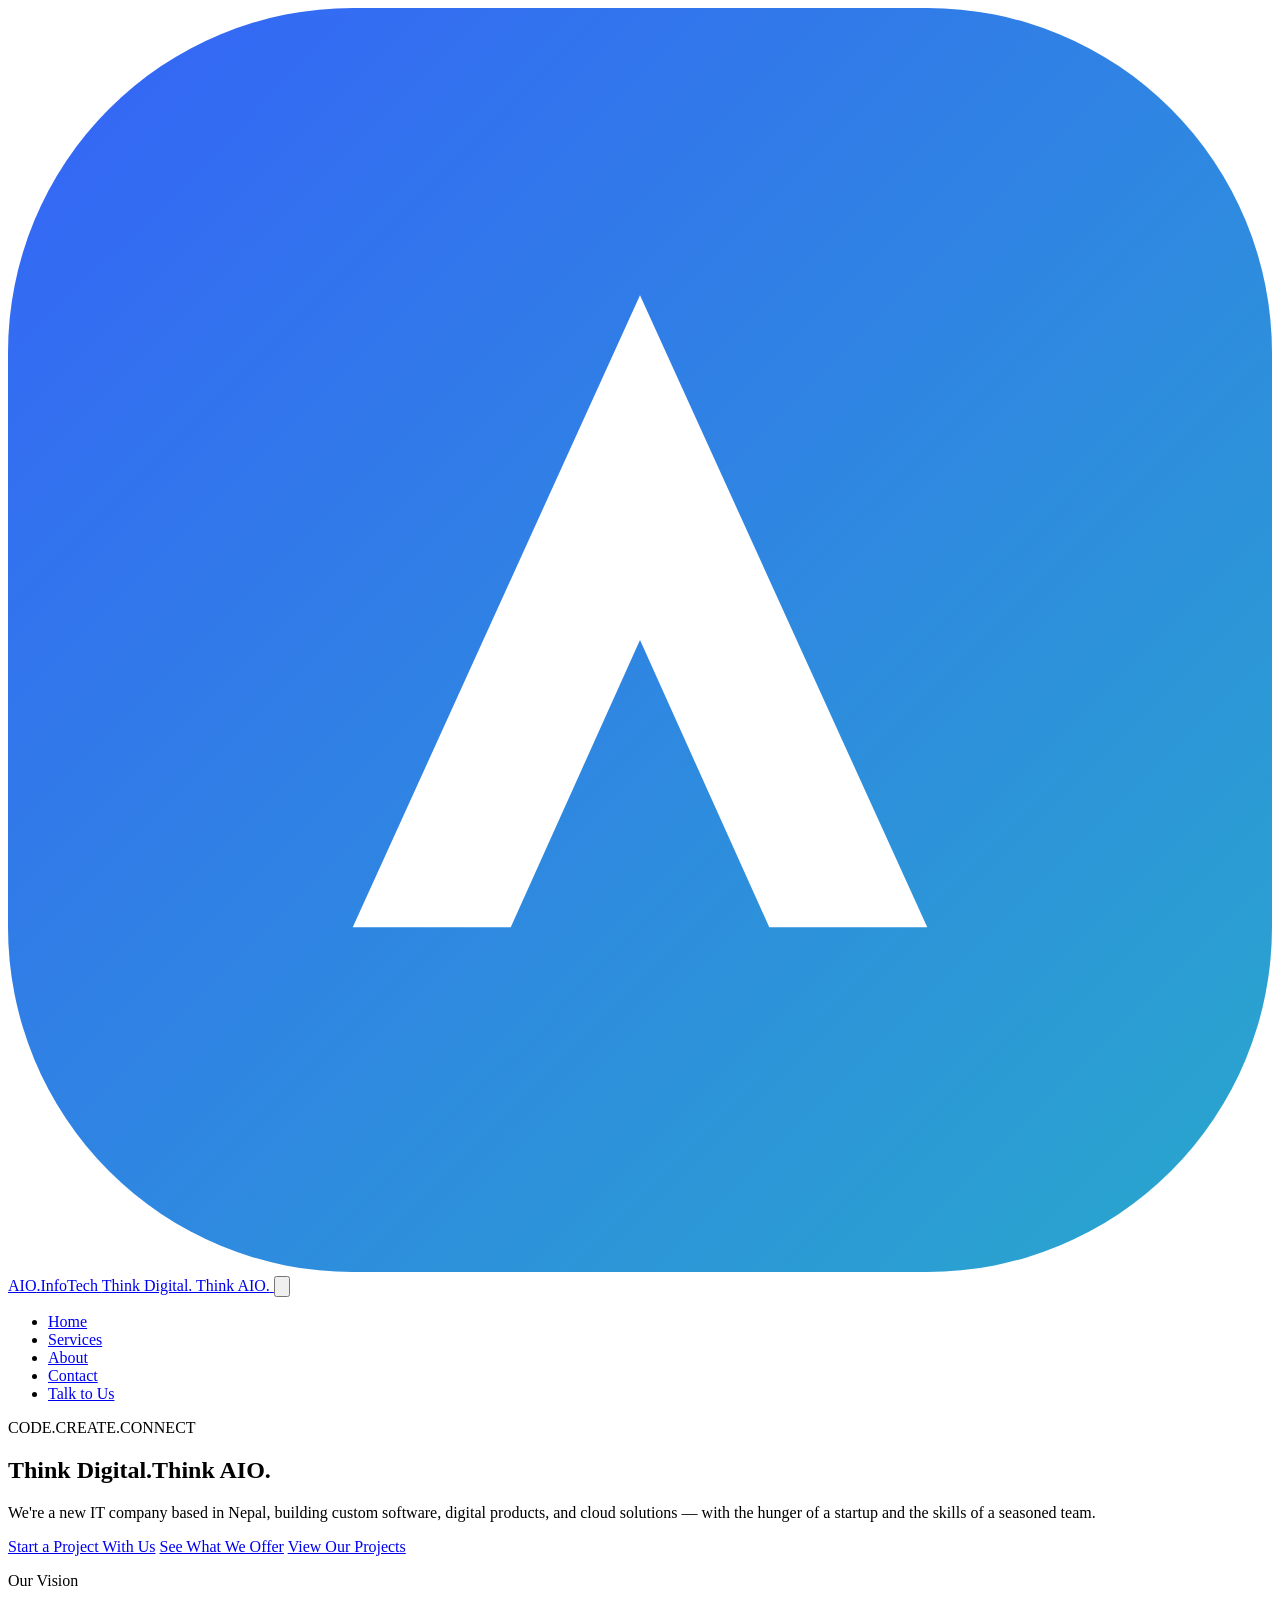
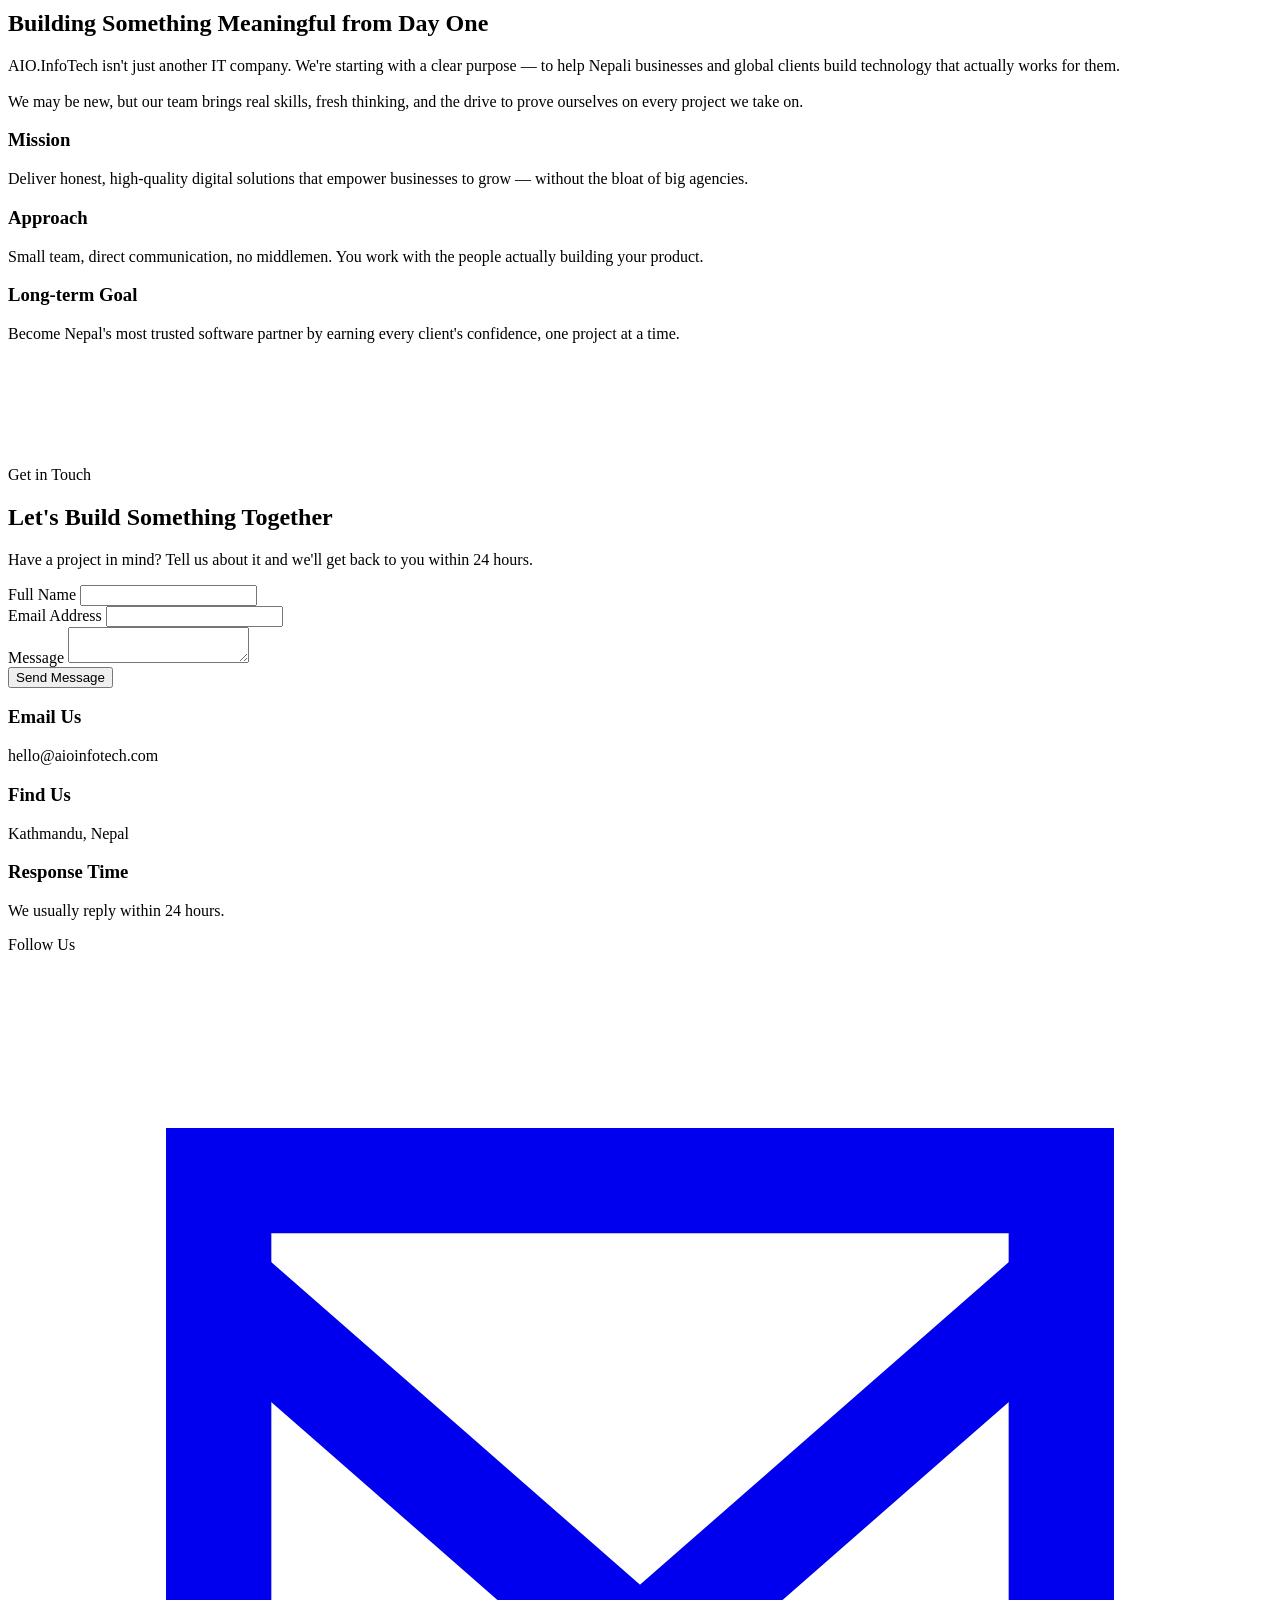
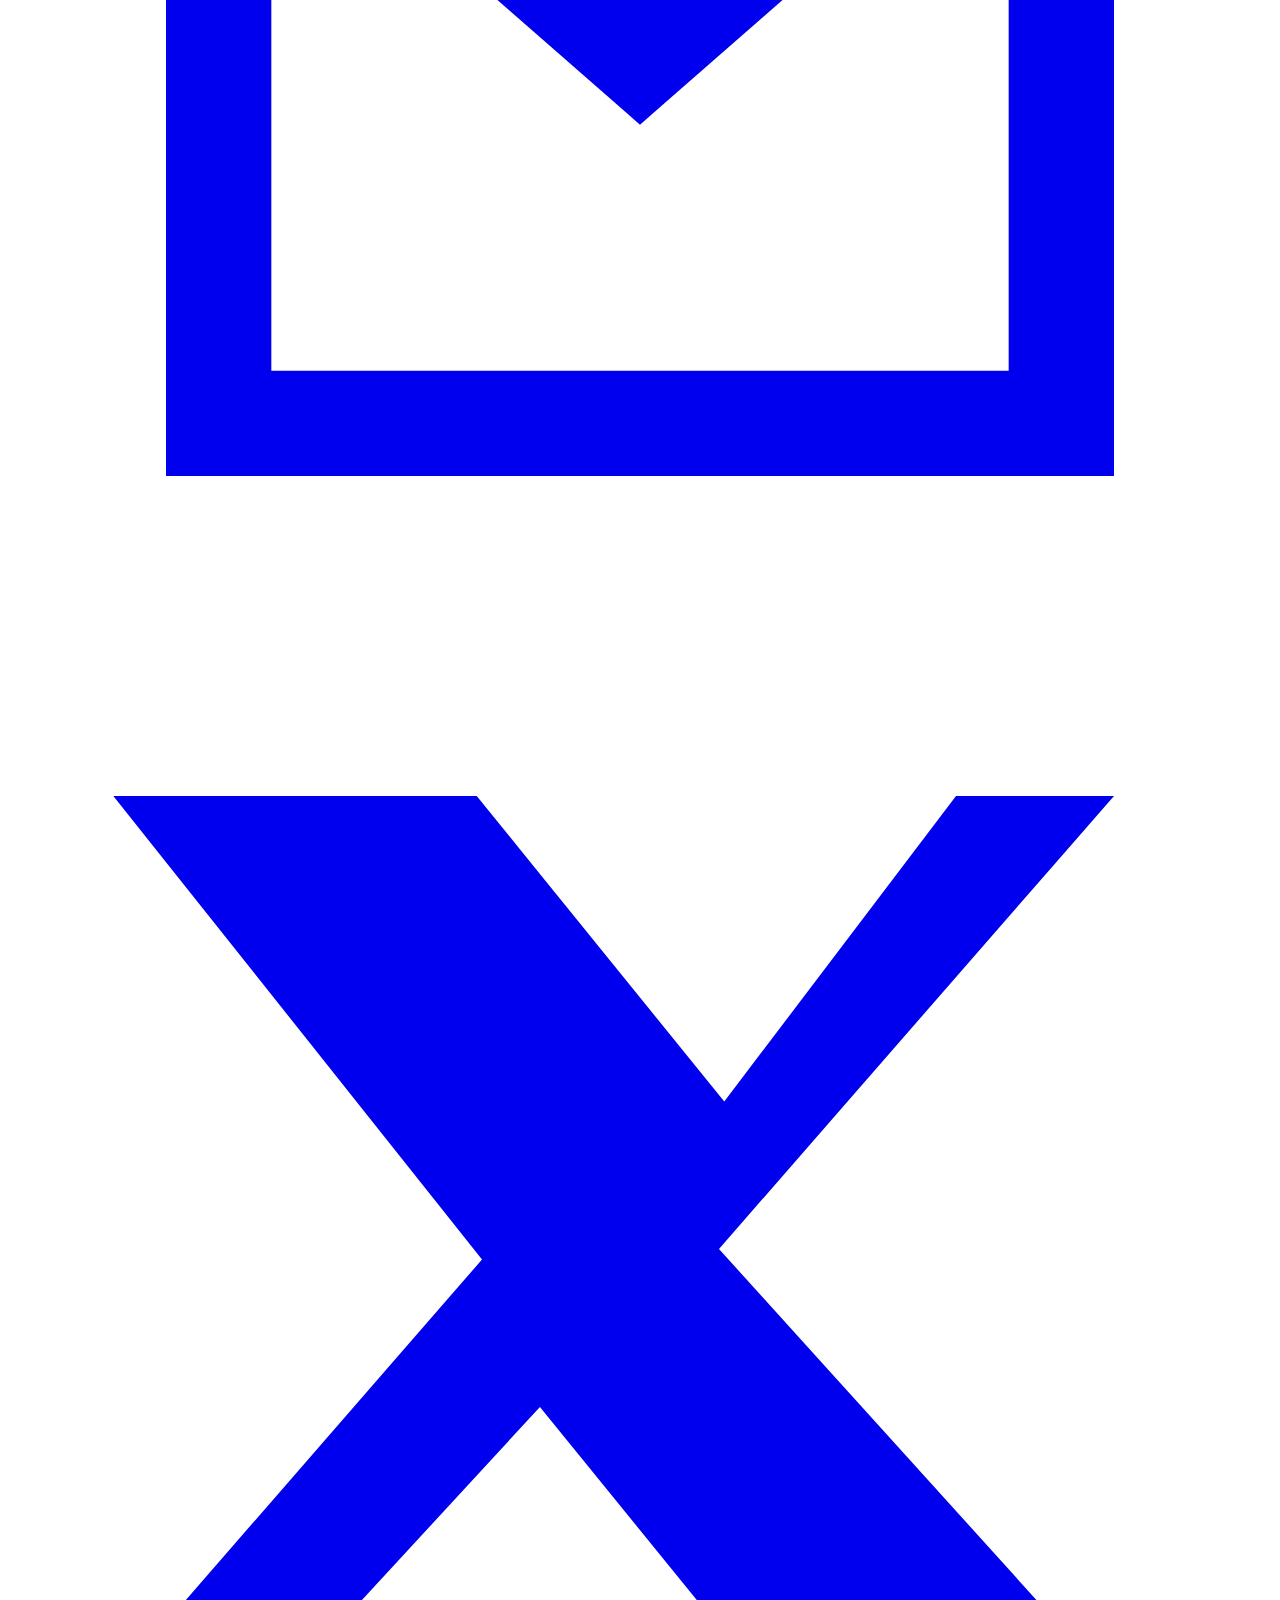
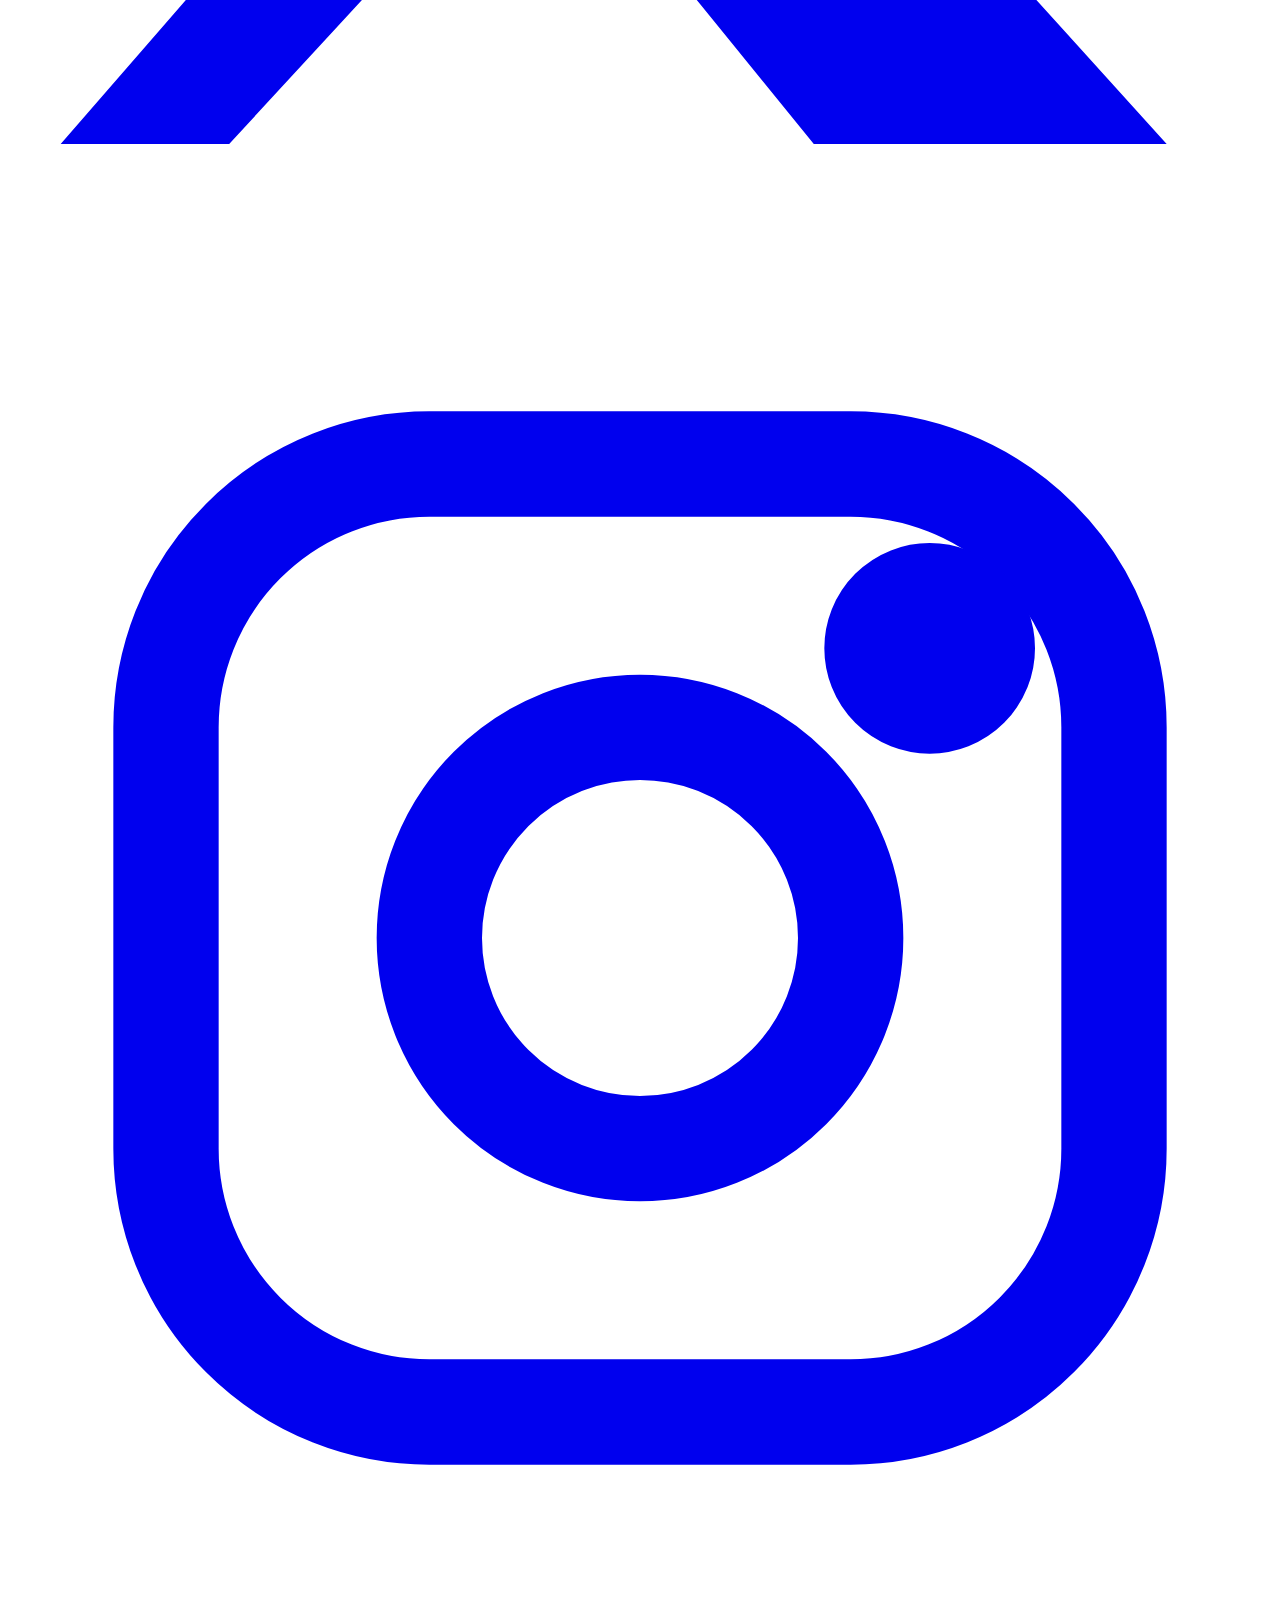
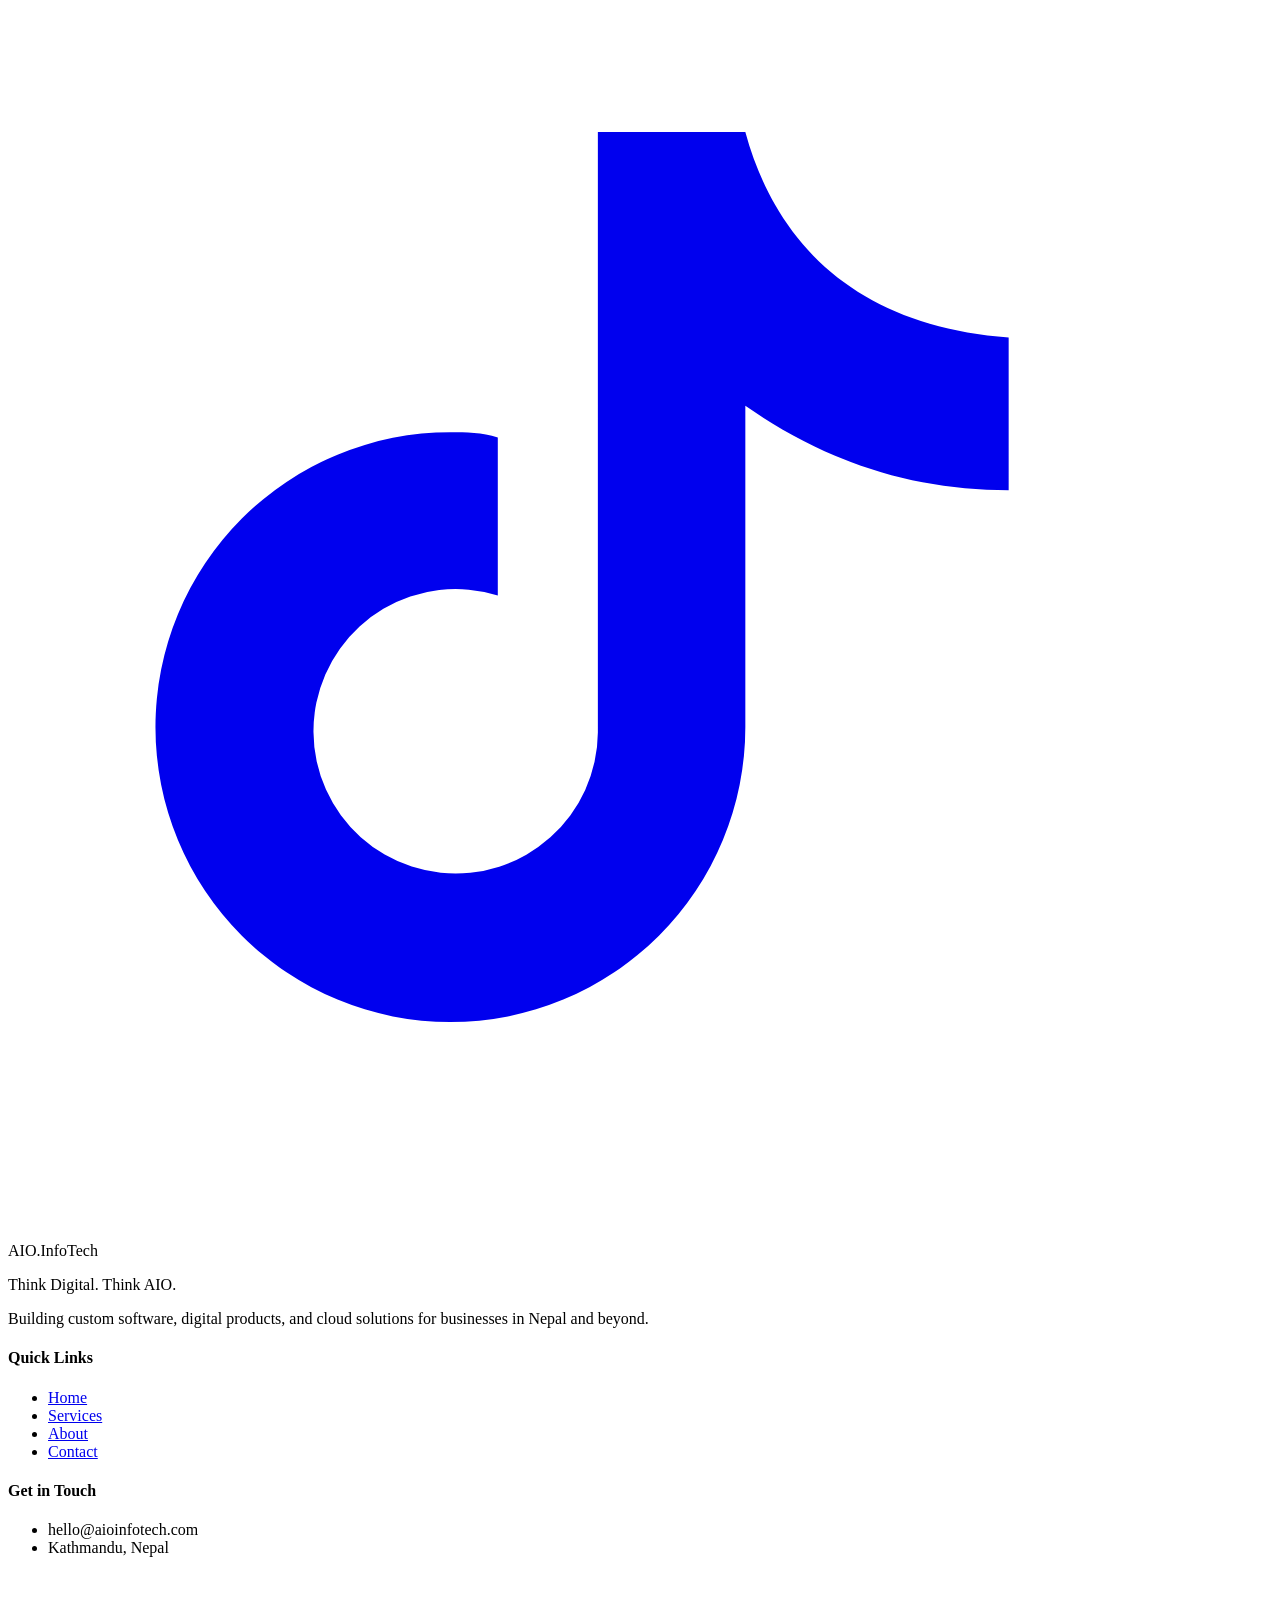
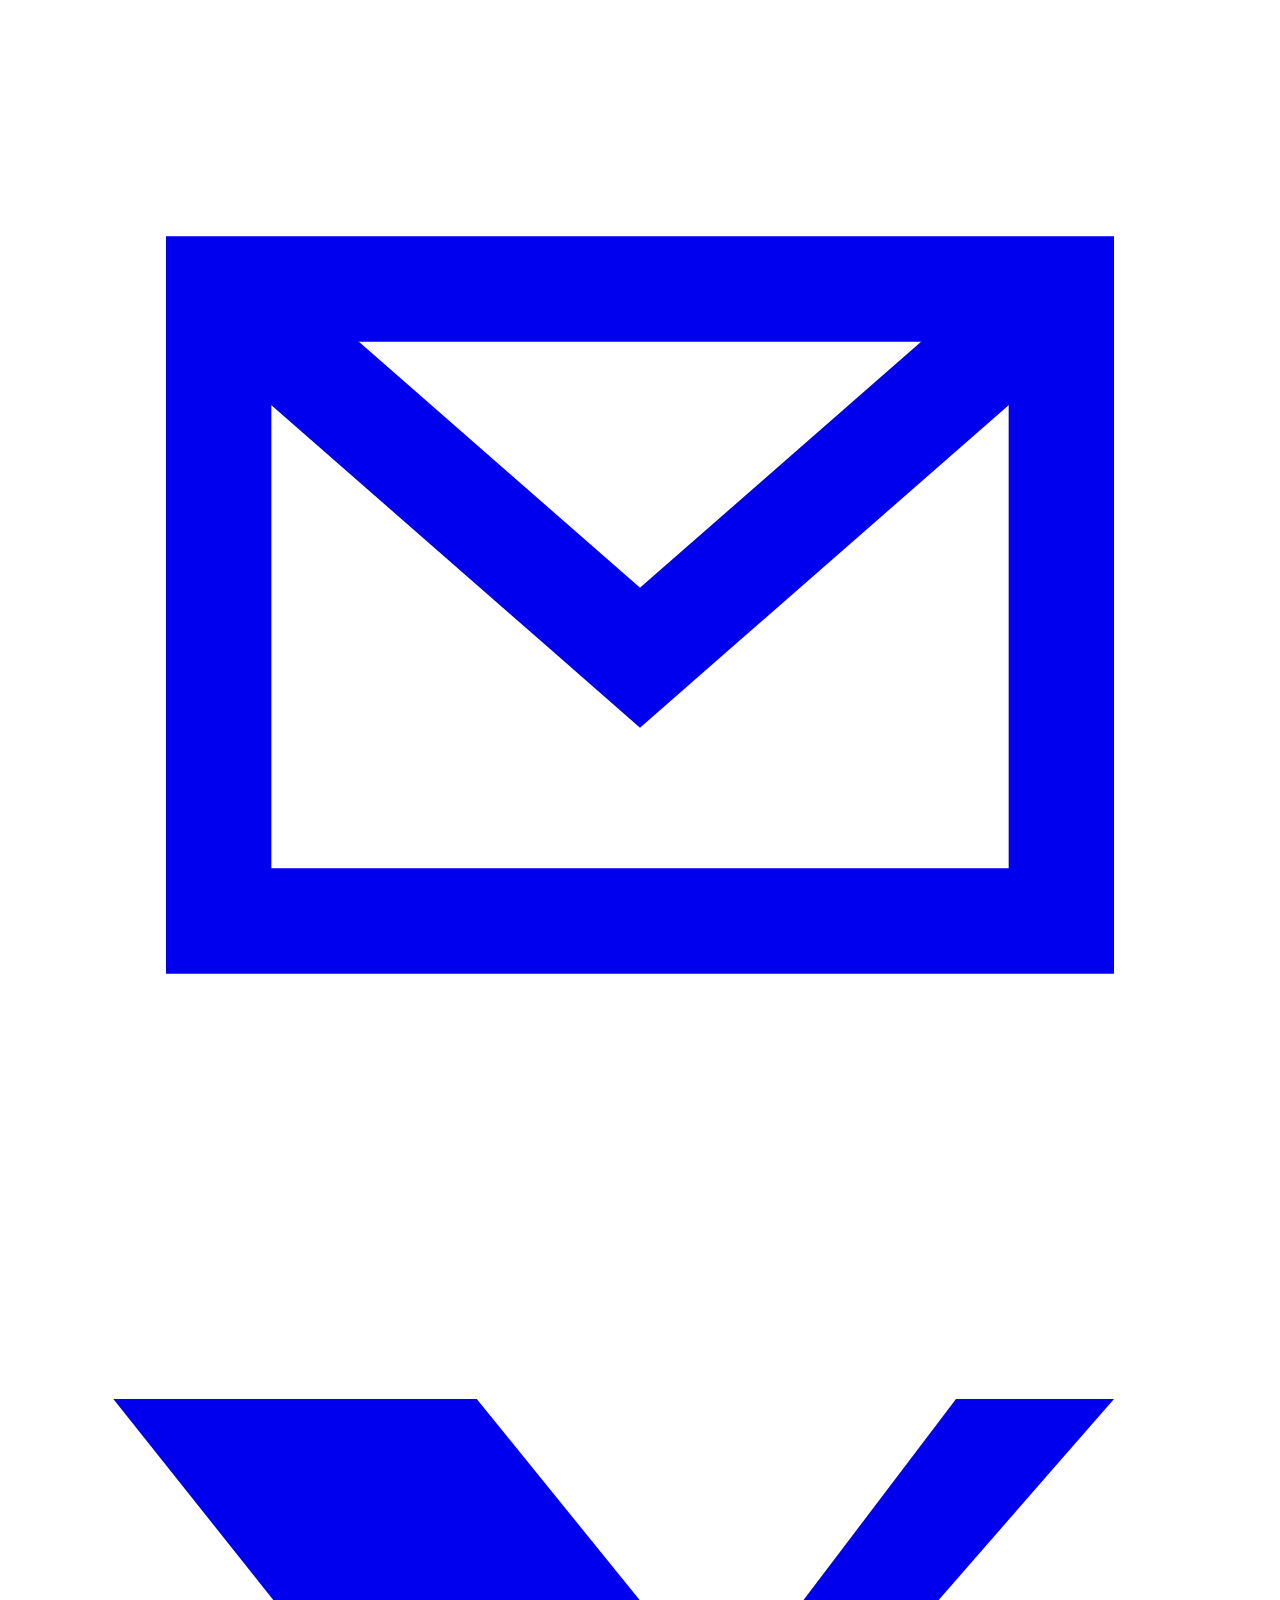
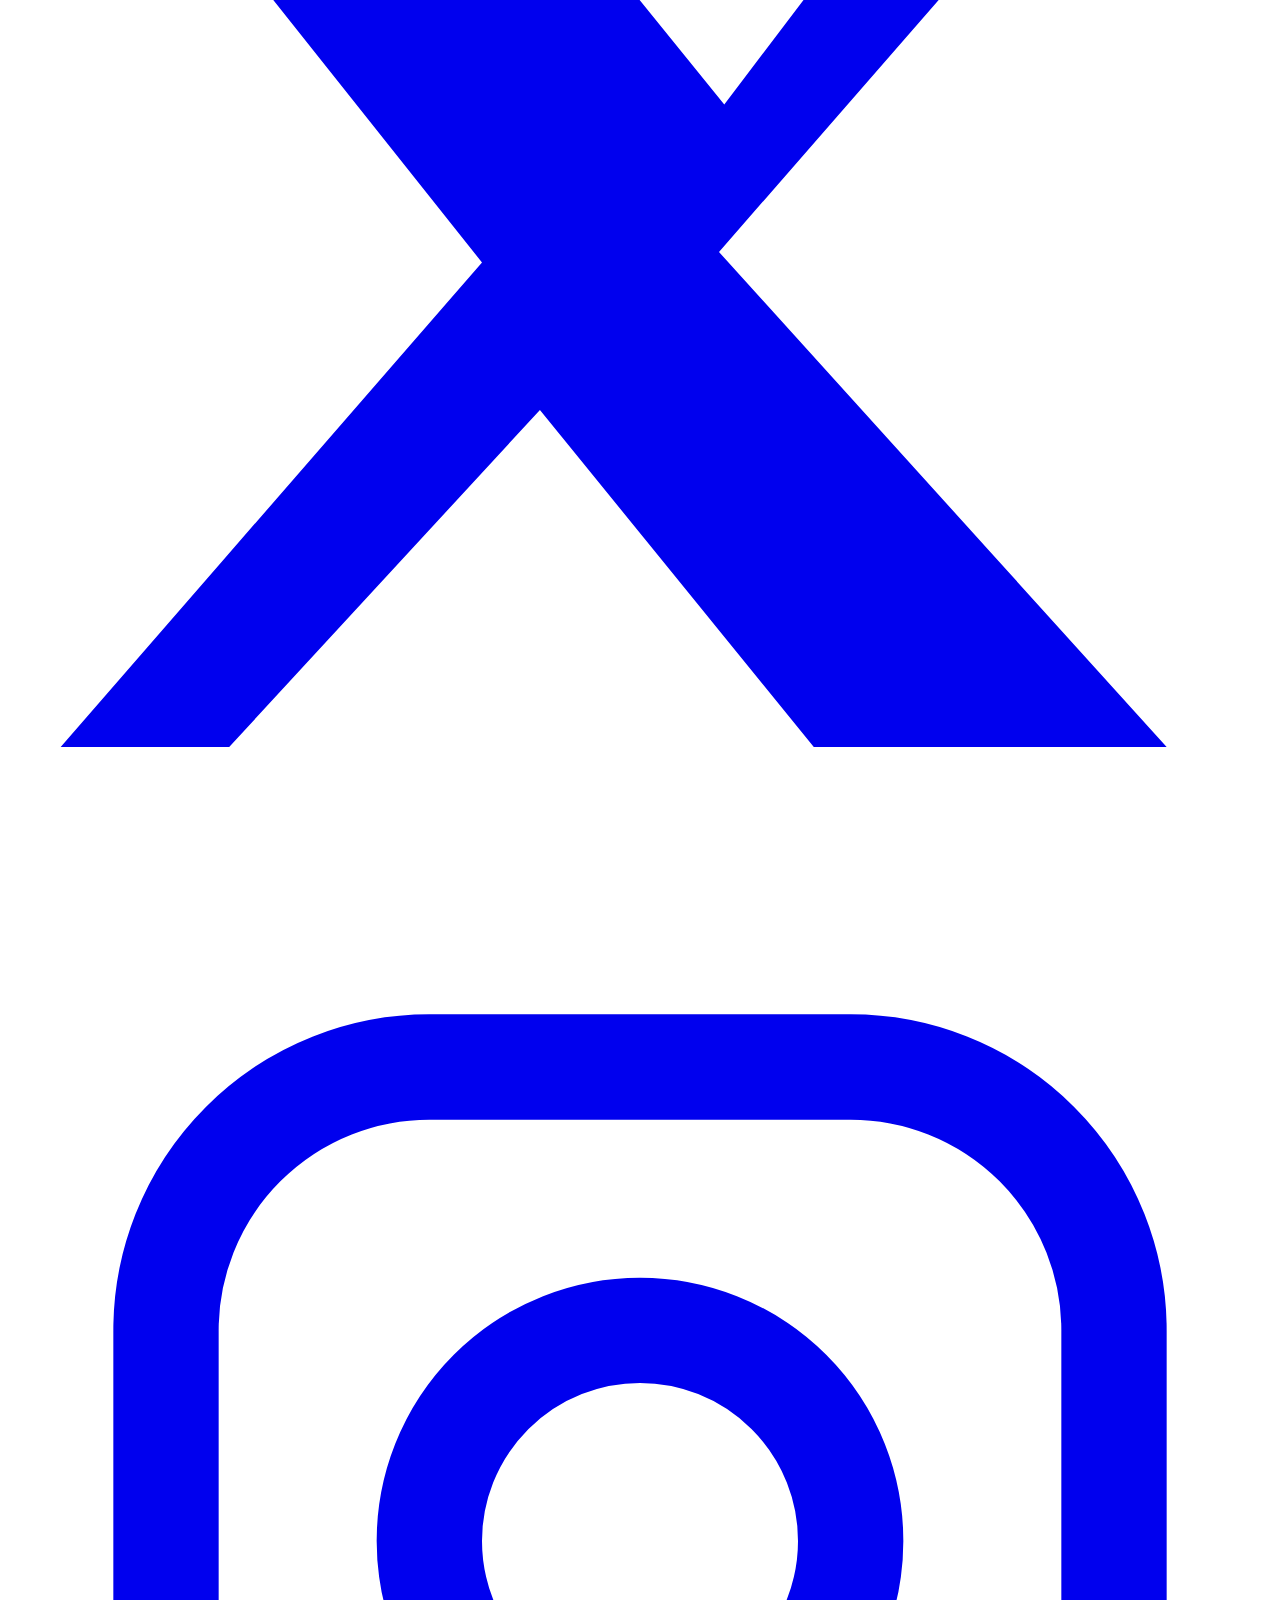
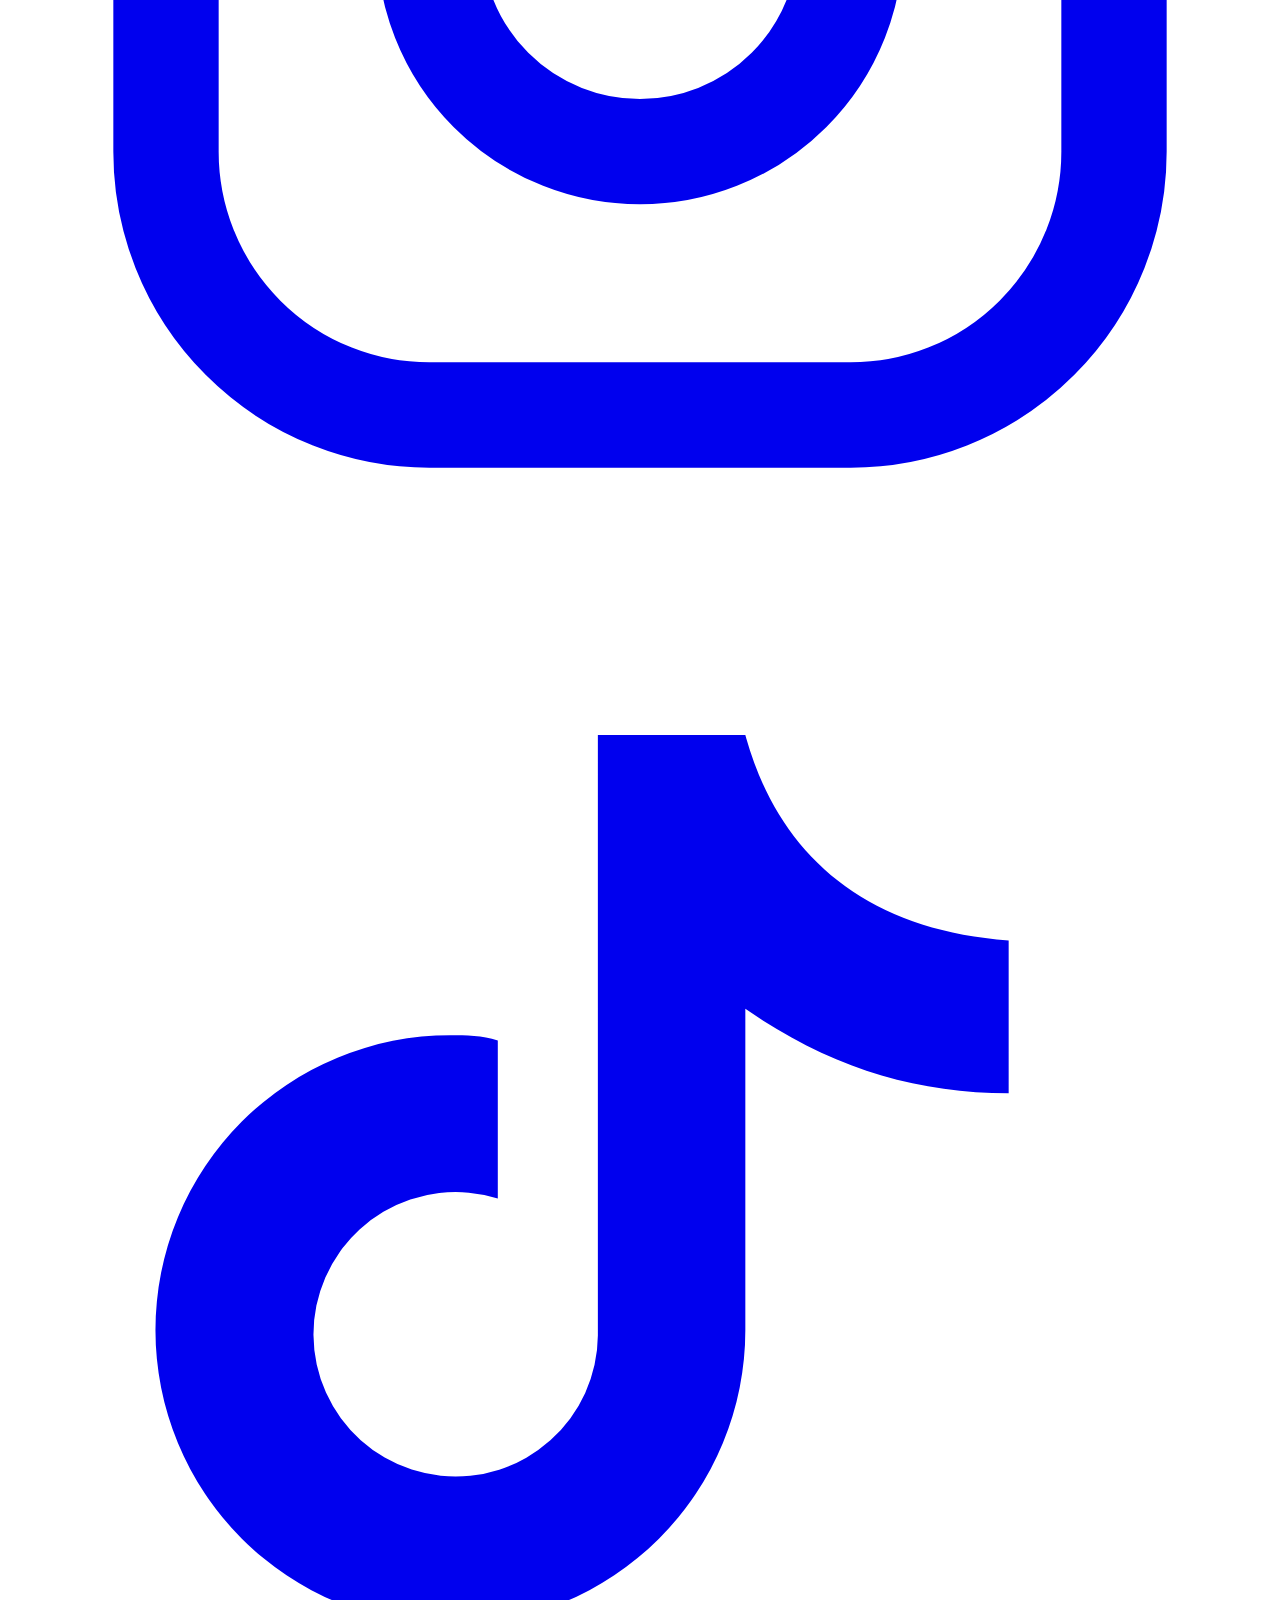
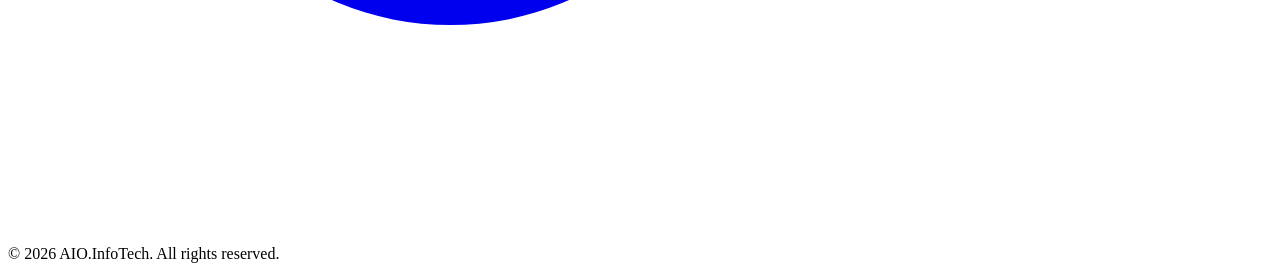
==== index.html @ 209e0156 "Add files via upload" ====
<!DOCTYPE html>
<html lang="en">
<head>
<meta charset="UTF-8">
<meta name="viewport" content="width=device-width, initial-scale=1.0">
<title>AIO.InfoTech — Think Digital. Think AIO.</title>
<meta name="description" content="AIO.InfoTech is a new IT company based in Nepal, building custom software, digital products, and cloud solutions.">
<link rel="preconnect" href="https://fonts.googleapis.com">
<link rel="preconnect" href="https://fonts.gstatic.com" crossorigin>
<link href="https://fonts.googleapis.com/css2?family=Space+Grotesk:wght@400;500;700&family=Outfit:wght@400;500;700&display=swap" rel="stylesheet">
<link rel="stylesheet" href="assets/style.css">
</head>
<body>

<header class="navbar">
  <div class="wrap">
    <a href="index.html" class="logo">
      <svg class="logo-mark" viewBox="0 0 44 44" fill="none" xmlns="http://www.w3.org/2000/svg" aria-hidden="true">
        <defs>
          <linearGradient id="logoGrad" x1="0" y1="0" x2="44" y2="44" gradientUnits="userSpaceOnUse">
            <stop stop-color="#3563F8"/>
            <stop offset="1" stop-color="#29A8CC"/>
          </linearGradient>
        </defs>
        <rect width="44" height="44" rx="12" fill="url(#logoGrad)"/>
        <path d="M22 10L32 32H26.5L22 22L17.5 32H12L22 10Z" fill="white"/>
      </svg>
      <span class="logo-text">
        <span class="name"><span class="accent">AIO</span>.InfoTech</span>
        <span class="tagline">Think Digital. Think AIO.</span>
      </span>
    </a>

    <button class="nav-toggle" aria-label="Toggle menu" aria-expanded="false">
      <svg viewBox="0 0 24 24" fill="none" stroke="currentColor" stroke-width="2"><path d="M3 6h18M3 12h18M3 18h18"/></svg>
    </button>

    <ul class="nav-links">
      <li><a href="index.html" aria-current="page">Home</a></li>
      <li><a href="services.html">Services</a></li>
      <li><a href="team.html">About</a></li>
      <li><a href="index.html#contact">Contact</a></li>
      <li><a href="index.html#contact" class="nav-cta">Talk to Us</a></li>
    </ul>
  </div>
</header>

<main>

  <!-- HERO -->
  <section class="hero">
    <div class="hero-glow" aria-hidden="true"></div>
    <div class="wrap">
      <p class="eyebrow"><span>CODE</span><span>.</span><span>CREATE</span><span>.</span><span>CONNECT</span></p>
      <h1><span class="dim">Think Digital.</span>Think <span class="brand">AIO.</span></h1>
      <p class="hero-lede">We're a new IT company based in Nepal, building custom software, digital products, and cloud solutions — with the hunger of a startup and the skills of a seasoned team.</p>
      <div class="cta-row">
        <a href="index.html#contact" class="btn btn-primary">Start a Project With Us</a>
        <a href="services.html" class="btn btn-secondary">See What We Offer</a>
        <a href="projects.html" class="btn btn-secondary">View Our Projects</a>
      </div>
    </div>
  </section>

  <!-- VISION + VALUES -->
  <section class="section-pad">
    <div class="wrap">
      <div class="vision-values">
        <div class="reveal">
          <p class="eyebrow-sm">Our Vision</p>
          <h2 class="section-title">Building Something Meaningful from Day One</h2>
          <p class="section-body">
            AIO.InfoTech isn't just another IT company. We're starting with a clear purpose — to help Nepali businesses and global clients build technology that actually works for them.
            <br><br>
            We may be new, but our team brings real skills, fresh thinking, and the drive to prove ourselves on every project we take on.
          </p>
        </div>
        <div class="reveal">
          <div class="value-card">
            <h3>Mission</h3>
            <p>Deliver honest, high-quality digital solutions that empower businesses to grow — without the bloat of big agencies.</p>
          </div>
          <div class="value-card">
            <h3>Approach</h3>
            <p>Small team, direct communication, no middlemen. You work with the people actually building your product.</p>
          </div>
          <div class="value-card">
            <h3>Long-term Goal</h3>
            <p>Become Nepal's most trusted software partner by earning every client's confidence, one project at a time.</p>
          </div>
        </div>
      </div>
    </div>
  </section>

  <!-- STAT STRIP -->
  <section>
    <div class="wrap" style="border-top:1px solid rgba(255,255,255,.1); border-bottom:1px solid rgba(255,255,255,.1); padding:36px 0; display:flex; flex-wrap:wrap; gap:32px; justify-content:space-between; font-family:var(--font-display); font-weight:700; font-size:15px; letter-spacing:2px; color:white;">
      <span>FOUNDING TEAM</span>
      <span>FULL STACK CAPABILITIES</span>
      <span>STARTING PRICING</span>
      <span>OPEN TO COLLABORATION</span>
    </div>
  </section>

  <!-- CONTACT -->
  <section class="section-pad" id="contact">
    <div class="wrap">
      <p class="eyebrow-sm">Get in Touch</p>
      <h2 class="section-title">Let's Build Something Together</h2>
      <p class="section-body">Have a project in mind? Tell us about it and we'll get back to you within 24 hours.</p>

      <div class="contact-grid">
        <form class="form-card reveal" id="contact-form">
          <div class="field">
            <label for="name">Full Name</label>
            <input id="name" name="name" type="text" required autocomplete="name">
          </div>
          <div class="field">
            <label for="email">Email Address</label>
            <input id="email" name="email" type="email" required autocomplete="email">
          </div>
          <div class="field">
            <label for="message">Message</label>
            <textarea id="message" name="message" required></textarea>
          </div>
          <button type="submit" class="btn btn-primary" style="align-self:flex-start;">Send Message</button>
          <p class="form-status" role="status"></p>
        </form>

        <div class="info-list reveal">
          <div class="info-card">
            <h3>Email Us</h3>
            <p>hello@aioinfotech.com</p>
          </div>
          <div class="info-card">
            <h3>Find Us</h3>
            <p>Kathmandu, Nepal</p>
          </div>
          <div class="info-card">
            <h3>Response Time</h3>
            <p>We usually reply within 24 hours.</p>
          </div>

          <div>
            <p class="follow-label">Follow Us</p>
            <div class="social-row">
              <a href="mailto:hello@aioinfotech.com" aria-label="Email"><svg viewBox="0 0 24 24" fill="none" stroke="currentColor" stroke-width="2"><path d="M4 4h16v16H4z" fill="none"/><path d="M4 6l8 7 8-7"/></svg></a>
              <a href="#" aria-label="Twitter / X"><svg viewBox="0 0 24 24" fill="currentColor"><path d="M18 3h3l-7.5 8.6L22 21h-6.7l-5.2-6.4L4.2 21H1l8-9.2L2 3h6.9l4.7 5.8L18 3z"/></svg></a>
              <a href="#" aria-label="Instagram"><svg viewBox="0 0 24 24" fill="none" stroke="currentColor" stroke-width="2"><rect x="3" y="3" width="18" height="18" rx="5"/><circle cx="12" cy="12" r="4"/><circle cx="17.5" cy="6.5" r="1"/></svg></a>
              <a href="#" aria-label="TikTok"><svg viewBox="0 0 24 24" fill="currentColor"><path d="M14 3c.6 2.2 2.2 3.7 5 3.9v2.9c-1.8 0-3.4-.5-5-1.6v6.1a5.6 5.6 0 1 1-5.6-5.6c.3 0 .6 0 .9.1v3a2.7 2.7 0 1 0 1.9 2.6V3h2.8z"/></svg></a>
            </div>
          </div>
        </div>
      </div>
    </div>
  </section>

</main>

<footer>
  <div class="wrap">
    <div class="footer-grid">
      <div class="footer-brand">
        <div class="name"><span class="accent">AIO</span>.InfoTech</div>
        <p class="tagline">Think Digital. Think AIO.</p>
        <p class="desc">Building custom software, digital products, and cloud solutions for businesses in Nepal and beyond.</p>
      </div>
      <div class="footer-col">
        <h4>Quick Links</h4>
        <ul>
          <li><a href="index.html">Home</a></li>
          <li><a href="services.html">Services</a></li>
          <li><a href="team.html">About</a></li>
          <li><a href="index.html#contact">Contact</a></li>
        </ul>
      </div>
      <div class="footer-col">
        <h4>Get in Touch</h4>
        <ul>
          <li><span>hello@aioinfotech.com</span></li>
          <li><span>Kathmandu, Nepal</span></li>
        </ul>
        <div class="social-row" style="margin-top:14px;">
          <a href="mailto:hello@aioinfotech.com" aria-label="Email"><svg viewBox="0 0 24 24" fill="none" stroke="currentColor" stroke-width="2"><path d="M4 6l8 7 8-7"/><path d="M4 6h16v12H4z"/></svg></a>
          <a href="#" aria-label="Twitter / X"><svg viewBox="0 0 24 24" fill="currentColor"><path d="M18 3h3l-7.5 8.6L22 21h-6.7l-5.2-6.4L4.2 21H1l8-9.2L2 3h6.9l4.7 5.8L18 3z"/></svg></a>
          <a href="#" aria-label="Instagram"><svg viewBox="0 0 24 24" fill="none" stroke="currentColor" stroke-width="2"><rect x="3" y="3" width="18" height="18" rx="5"/><circle cx="12" cy="12" r="4"/></svg></a>
          <a href="#" aria-label="TikTok"><svg viewBox="0 0 24 24" fill="currentColor"><path d="M14 3c.6 2.2 2.2 3.7 5 3.9v2.9c-1.8 0-3.4-.5-5-1.6v6.1a5.6 5.6 0 1 1-5.6-5.6c.3 0 .6 0 .9.1v3a2.7 2.7 0 1 0 1.9 2.6V3h2.8z"/></svg></a>
        </div>
      </div>
    </div>
    <div class="footer-bottom">
      <span>© 2026 AIO.InfoTech. All rights reserved.</span>
    </div>
  </div>
</footer>

<script src="assets/script.js"></script>
</body>
</html>
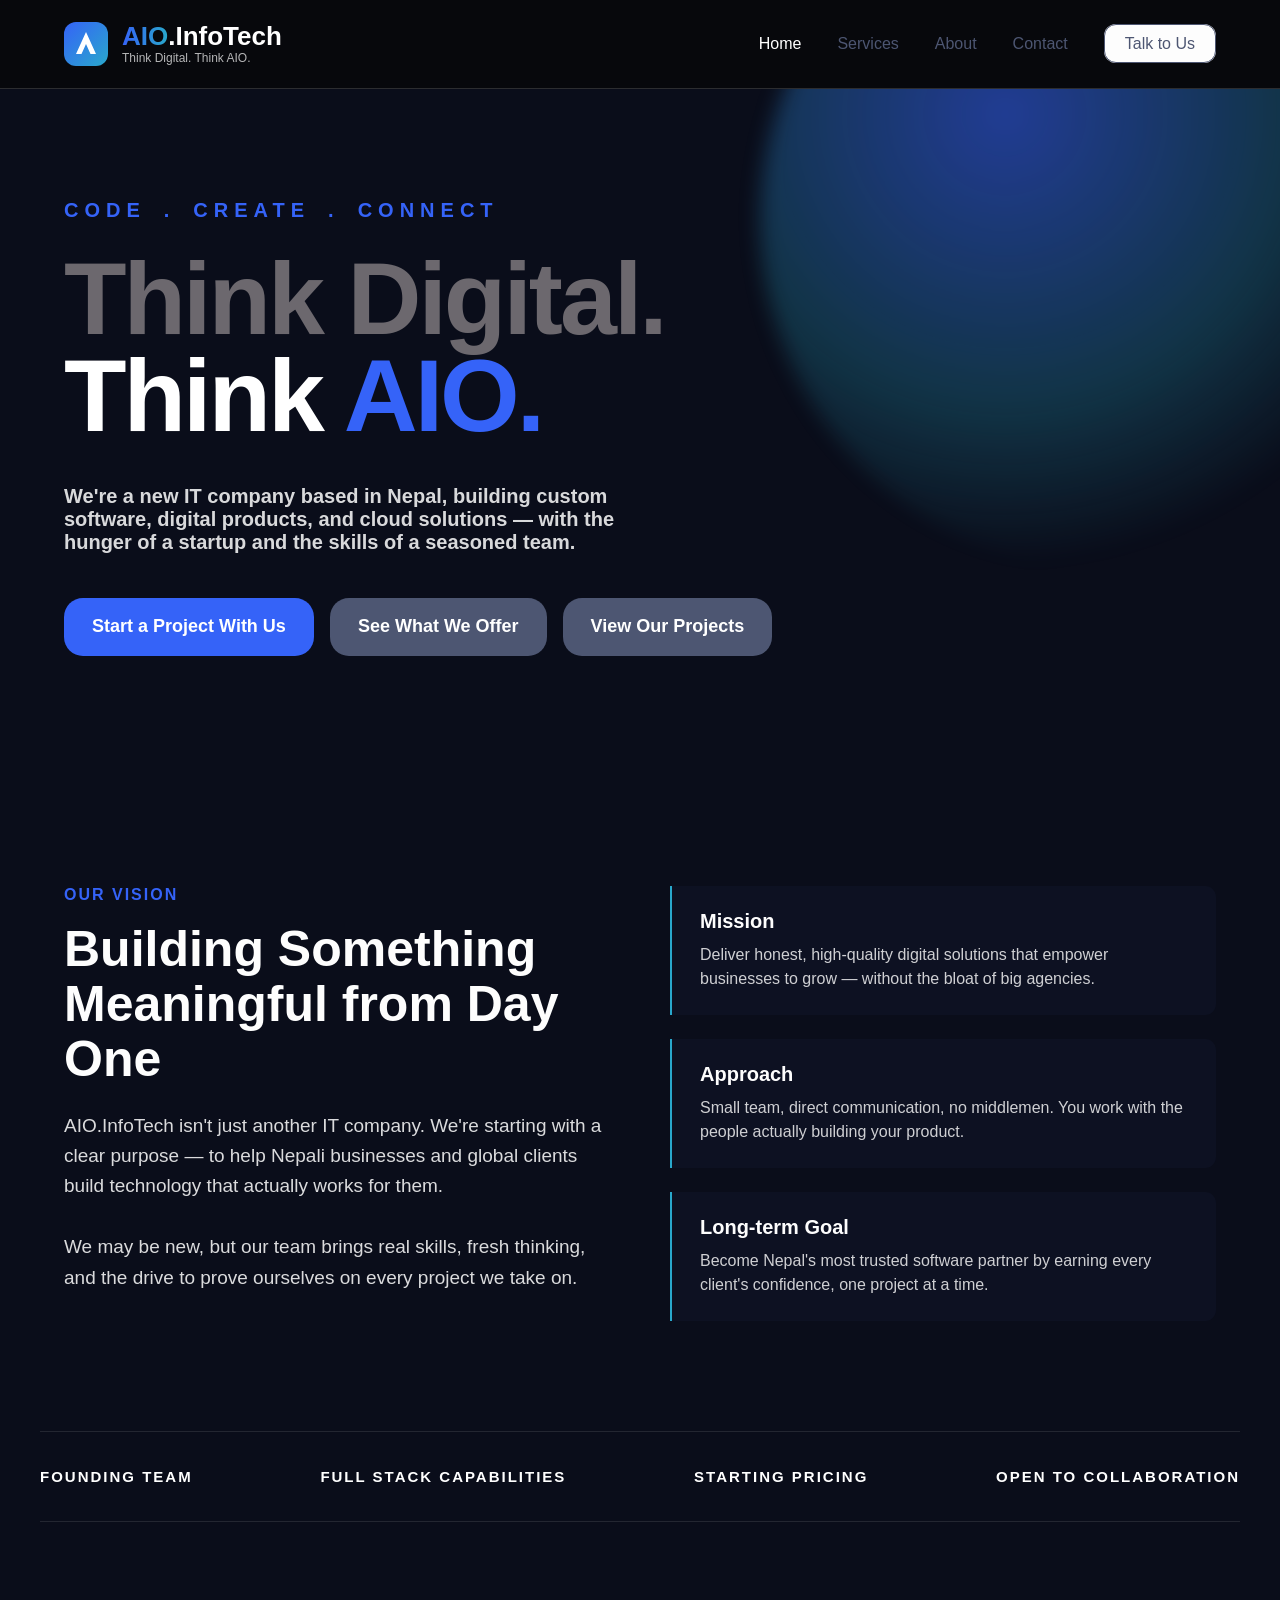
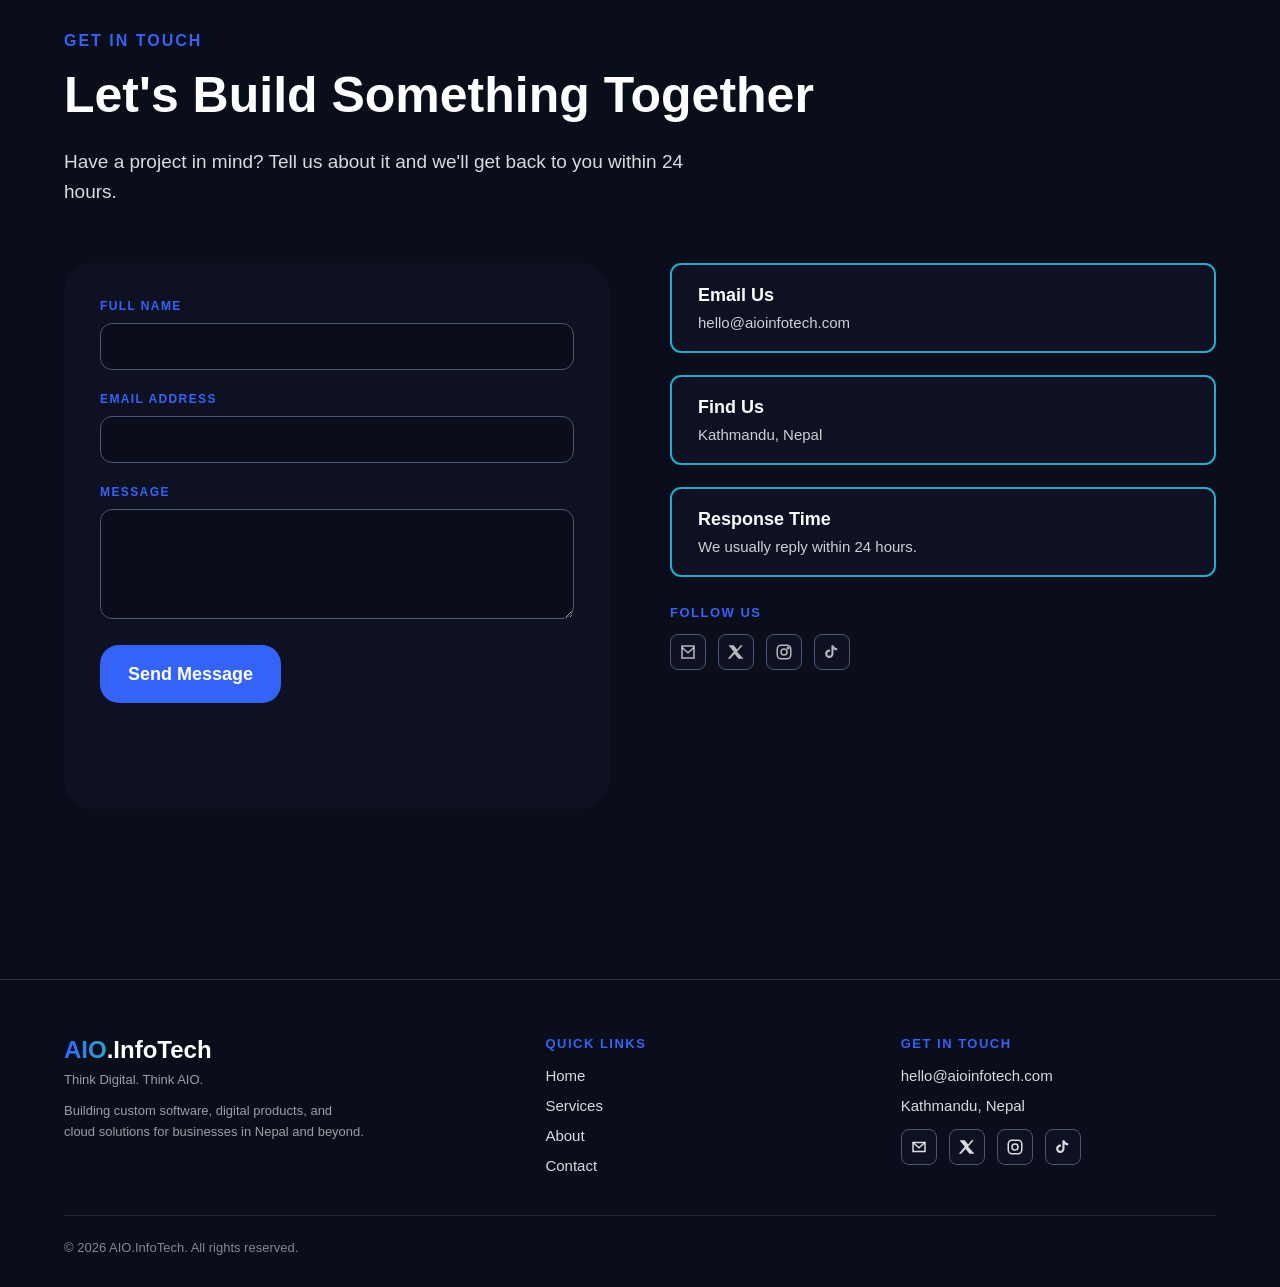
==== commit 66fd9097: "Update index.html" ====
--- a/index.html
+++ b/index.html
@@ -8,7 +8,7 @@
 <link rel="preconnect" href="https://fonts.googleapis.com">
 <link rel="preconnect" href="https://fonts.gstatic.com" crossorigin>
 <link href="https://fonts.googleapis.com/css2?family=Space+Grotesk:wght@400;500;700&family=Outfit:wght@400;500;700&display=swap" rel="stylesheet">
-<link rel="stylesheet" href="assets/style.css">
+<link rel="stylesheet" href="style.css">
 </head>
 <body>
 
@@ -195,6 +195,6 @@
   </div>
 </footer>
 
-<script src="assets/script.js"></script>
+<script src="script.js"></script>
 </body>
 </html>
--- a/style.css
+++ b/style.css
@@ -0,0 +1,683 @@
+/* ==========================================================================
+   AIO.InfoTech — shared styles
+   ========================================================================== */
+
+:root{
+  --bg: #0a0d1a;
+  --card: #0d1122;
+  --tag-bg: #151937;
+  --border: #4d5672;
+  --border-soft: rgba(255,255,255,0.15);
+  --blue: #3563f8;
+  --cyan: #29a8cc;
+  --purple: #c8b8ff;
+  --white: #fdfdfd;
+  --text: #ffffff;
+  --text-dim: rgba(255,255,255,0.7);
+  --text-dimmer: rgba(255,255,255,0.5);
+
+  --font-display: 'Space Grotesk', sans-serif;
+  --font-body: 'Outfit', sans-serif;
+
+  --container: 1200px;
+}
+
+*{ box-sizing: border-box; }
+
+html{ scroll-behavior: smooth; }
+
+body{
+  margin: 0;
+  background: var(--bg);
+  color: var(--text);
+  font-family: var(--font-body);
+  -webkit-font-smoothing: antialiased;
+  overflow-x: hidden;
+}
+
+img, svg{ display:block; max-width:100%; }
+
+a{ color: inherit; text-decoration: none; }
+
+button{ font-family: inherit; cursor: pointer; }
+
+.wrap{
+  max-width: var(--container);
+  margin: 0 auto;
+  padding: 0 24px;
+}
+
+/* focus visibility */
+a:focus-visible, button:focus-visible, input:focus-visible, textarea:focus-visible{
+  outline: 2px solid var(--cyan);
+  outline-offset: 3px;
+}
+
+@media (prefers-reduced-motion: reduce){
+  *{ animation: none !important; transition: none !important; }
+  html{ scroll-behavior: auto; }
+}
+
+/* ---------------------------------- Navbar ---------------------------------- */
+
+.navbar{
+  position: sticky;
+  top: 0;
+  z-index: 100;
+  background: #07080c;
+  border-bottom: 1px solid var(--border-soft);
+}
+
+.navbar .wrap{
+  display:flex;
+  align-items:center;
+  justify-content:space-between;
+  height: 88px;
+}
+
+.logo{
+  display:flex;
+  align-items:center;
+  gap: 14px;
+}
+
+.logo-mark{
+  width:44px; height:44px; flex-shrink:0;
+}
+
+.logo-text{ display:flex; flex-direction:column; gap:2px; }
+
+.logo-text .name{
+  font-family: var(--font-display);
+  font-size: 26px;
+  font-weight: 700;
+  line-height:1;
+}
+.logo-text .name .accent{
+  background: linear-gradient(90deg, var(--blue), var(--cyan));
+  -webkit-background-clip: text;
+  background-clip: text;
+  color: transparent;
+}
+.logo-text .tagline{
+  font-size: 12px;
+  color: var(--text-dim);
+  font-family: var(--font-display);
+}
+
+.nav-links{
+  display:flex;
+  align-items:center;
+  gap: 36px;
+  list-style:none;
+  margin:0; padding:0;
+}
+
+.nav-links a{
+  font-family: var(--font-body);
+  font-weight: 500;
+  font-size: 16px;
+  color: var(--border);
+  transition: color .15s ease;
+}
+.nav-links a:hover,
+.nav-links a[aria-current="page"]{
+  color: var(--text);
+}
+
+.nav-cta{
+  background: var(--white);
+  border: 1px solid var(--border);
+  color: #0a0d1a;
+  font-family: var(--font-body);
+  font-size: 15px;
+  padding: 10px 20px;
+  border-radius: 12px;
+  border-color: var(--border);
+  transition: transform .15s ease, opacity .15s ease;
+}
+.nav-cta:hover{ transform: translateY(-1px); opacity: .9; }
+
+.nav-toggle{
+  display:none;
+  background:none;
+  border:none;
+  color: var(--text);
+  width: 40px; height:40px;
+}
+
+@media (max-width: 860px){
+  .nav-links{
+    position:absolute;
+    top: 88px; left:0; right:0;
+    background: #07080c;
+    border-bottom: 1px solid var(--border-soft);
+    flex-direction:column;
+    align-items:flex-start;
+    gap: 0;
+    padding: 8px 24px 20px;
+    display:none;
+  }
+  .nav-links.open{ display:flex; }
+  .nav-links li{ width:100%; padding: 12px 0; border-bottom: 1px solid rgba(255,255,255,.06); }
+  .nav-cta{ display:none; }
+  .nav-toggle{ display:flex; align-items:center; justify-content:center; }
+}
+
+/* ---------------------------------- Buttons ---------------------------------- */
+
+.btn{
+  display:inline-flex;
+  align-items:center;
+  justify-content:center;
+  height: 58px;
+  padding: 0 28px;
+  border-radius: 19px;
+  font-family: var(--font-display);
+  font-weight: 700;
+  font-size: 18px;
+  border: none;
+  transition: transform .18s ease, box-shadow .18s ease, background .18s ease;
+  white-space: nowrap;
+}
+.btn:hover{ transform: translateY(-2px); }
+
+.btn-primary{
+  background: var(--blue);
+  color: white;
+  box-shadow: 0 0 0 rgba(53,99,248,0);
+}
+.btn-primary:hover{ box-shadow: 0 10px 30px rgba(53,99,248,.35); }
+
+.btn-secondary{
+  background: var(--border);
+  color: white;
+}
+.btn-secondary:hover{ background: #5c6684; }
+
+.btn-outline{
+  background: var(--card);
+  border: 1px solid var(--border);
+  color: white;
+  height: 44px;
+  border-radius: 14px;
+  font-size: 15px;
+  padding: 0 20px;
+}
+.btn-outline:hover{ border-color: var(--cyan); }
+
+.cta-row{
+  display:flex;
+  flex-wrap:wrap;
+  gap: 16px;
+}
+
+/* ---------------------------------- Back button ---------------------------------- */
+
+.back-home{
+  position: absolute;
+  top: 40px; left: 40px;
+  z-index: 5;
+}
+
+/* ---------------------------------- Hero ---------------------------------- */
+
+.hero{
+  position: relative;
+  padding: 90px 0 120px;
+  overflow: hidden;
+}
+
+.hero-glow{
+  position:absolute;
+  top:-220px; right: -180px;
+  width: 700px; height: 700px;
+  border-radius: 50%;
+  background: radial-gradient(circle at 35% 35%, rgba(53,99,248,.55), rgba(41,168,204,.25) 45%, transparent 70%);
+  filter: blur(10px);
+  pointer-events:none;
+}
+
+.eyebrow{
+  display:flex;
+  gap: 18px;
+  align-items:center;
+  color: var(--blue);
+  font-family: var(--font-body);
+  font-weight: 700;
+  font-size: 20px;
+  letter-spacing: 6px;
+  margin-bottom: 28px;
+}
+
+.hero h1{
+  font-family: var(--font-display);
+  font-weight: 700;
+  font-size: clamp(44px, 8vw, 108px);
+  line-height: 0.95;
+  letter-spacing: -3px;
+  margin: 0 0 40px;
+  max-width: 900px;
+}
+.hero h1 .dim{ opacity: .55; color: #bcb3b3; display:block; }
+.hero h1 .brand{ color: var(--blue); }
+
+.hero-lede{
+  max-width: 620px;
+  font-family: var(--font-display);
+  font-weight: 700;
+  font-size: 20px;
+  opacity: .85;
+  margin: 0 0 44px;
+  color: var(--white);
+}
+
+/* ---------------------------------- Sections ---------------------------------- */
+
+section{ position: relative; }
+
+.section-pad{ padding: 110px 0; }
+
+.eyebrow-sm{
+  color: var(--blue);
+  font-family: var(--font-display);
+  font-weight: 700;
+  font-size: 16px;
+  letter-spacing: 2px;
+  text-transform: uppercase;
+  margin: 0 0 18px;
+}
+
+h2.section-title{
+  font-family: var(--font-display);
+  font-weight: 700;
+  font-size: clamp(32px, 4.5vw, 50px);
+  line-height: 1.1;
+  margin: 0 0 24px;
+  color: var(--white);
+}
+
+.section-body{
+  font-family: var(--font-body);
+  font-size: 19px;
+  line-height: 1.6;
+  color: rgba(255,255,255,.85);
+  max-width: 620px;
+}
+
+/* ---------------------------------- Vision + Values ---------------------------------- */
+
+.vision-values{
+  display:grid;
+  grid-template-columns: 1fr 1fr;
+  gap: 60px;
+  align-items:start;
+}
+
+.value-card{
+  background: var(--card);
+  border-left: 2px solid var(--cyan);
+  border-radius: 0 11px 11px 0;
+  padding: 24px 28px;
+}
+.value-card + .value-card{ margin-top: 24px; }
+.value-card h3{
+  font-family: var(--font-display);
+  font-size: 20px;
+  margin: 0 0 10px;
+  color: var(--white);
+}
+.value-card p{
+  font-family: var(--font-body);
+  font-size: 16px;
+  line-height: 1.5;
+  opacity: .8;
+  margin: 0;
+}
+
+@media (max-width: 900px){
+  .vision-values{ grid-template-columns: 1fr; gap: 32px; }
+}
+
+/* ---------------------------------- Service cards ---------------------------------- */
+
+.services-grid{
+  display:grid;
+  grid-template-columns: repeat(3, 1fr);
+  gap: 24px;
+  margin-top: 50px;
+}
+
+.service-card{
+  background: var(--card);
+  border-radius: 24px;
+  padding: 28px;
+  display:flex;
+  flex-direction:column;
+  gap: 16px;
+}
+
+.service-icon{
+  width: 28px; height: 28px;
+  color: var(--cyan);
+}
+
+.service-card h3{
+  font-family: var(--font-display);
+  font-weight: 700;
+  font-size: 17px;
+  letter-spacing: .5px;
+  margin: 0;
+  color: var(--white);
+}
+
+.service-card p{
+  font-family: var(--font-body);
+  font-size: 15px;
+  line-height: 1.55;
+  color: var(--white);
+  opacity: .85;
+  margin:0;
+  flex-grow: 1;
+}
+
+.tags{
+  display:flex;
+  flex-wrap: wrap;
+  gap: 8px;
+}
+.tag{
+  background: var(--tag-bg);
+  color: var(--purple);
+  font-size: 12px;
+  letter-spacing: 1px;
+  padding: 5px 10px;
+  border-radius: 5px;
+  font-family: var(--font-body);
+}
+
+@media (max-width: 900px){
+  .services-grid{ grid-template-columns: 1fr; }
+}
+
+/* ---------------------------------- Team cards ---------------------------------- */
+
+.team-grid{
+  display:grid;
+  grid-template-columns: repeat(3, 1fr);
+  gap: 24px;
+  margin-top: 56px;
+}
+
+.team-card{
+  background: var(--card);
+  border-radius: 24px;
+  padding: 28px;
+}
+
+.avatar{
+  width: 56px; height: 56px;
+  border-radius: 50%;
+  display:flex; align-items:center; justify-content:center;
+  font-family: var(--font-display);
+  font-weight: 700;
+  font-size: 20px;
+  color: white;
+  margin-bottom: 18px;
+  background: linear-gradient(135deg, var(--blue), var(--cyan));
+}
+
+.team-card h3{
+  font-family: var(--font-display);
+  font-size: 20px;
+  margin: 0 0 6px;
+  color: var(--white);
+}
+.team-card .role{
+  font-family: var(--font-body);
+  font-size: 12px;
+  letter-spacing: 1.3px;
+  color: var(--blue);
+  text-transform: uppercase;
+  margin: 0 0 14px;
+}
+.team-card .bio{
+  font-family: var(--font-body);
+  font-size: 14px;
+  line-height: 1.5;
+  color: rgba(255,255,255,.8);
+  margin: 0 0 18px;
+}
+
+@media (max-width: 900px){
+  .team-grid{ grid-template-columns: 1fr; }
+}
+
+/* ---------------------------------- Contact ---------------------------------- */
+
+.contact-grid{
+  display:grid;
+  grid-template-columns: 1fr 1fr;
+  gap: 60px;
+  margin-top: 56px;
+  align-items:start;
+}
+
+.form-card{
+  background: var(--card);
+  border-radius: 30px;
+  padding: 36px;
+  display:flex;
+  flex-direction:column;
+  gap: 22px;
+}
+
+.field label{
+  display:block;
+  font-family: var(--font-display);
+  font-weight: 700;
+  font-size: 12px;
+  letter-spacing: 1.4px;
+  color: var(--blue);
+  margin-bottom: 10px;
+  text-transform: uppercase;
+}
+
+.field input, .field textarea{
+  width: 100%;
+  background: var(--bg);
+  border: 1px solid var(--border);
+  border-radius: 12px;
+  color: var(--text);
+  font-family: var(--font-body);
+  font-size: 15px;
+  padding: 14px 16px;
+  resize: vertical;
+}
+.field textarea{ min-height: 110px; }
+
+.form-status{
+  font-family: var(--font-body);
+  font-size: 14px;
+  color: var(--cyan);
+  min-height: 20px;
+}
+
+.info-list{
+  display:flex;
+  flex-direction:column;
+  gap: 22px;
+}
+
+.info-card{
+  background: var(--card);
+  border: 2px solid var(--cyan);
+  border-radius: 11px;
+  padding: 20px 26px;
+}
+.info-card h3{
+  font-family: var(--font-display);
+  font-weight: 700;
+  font-size: 18px;
+  margin: 0 0 8px;
+  color: var(--white);
+}
+.info-card p{
+  font-family: var(--font-body);
+  font-size: 15px;
+  color: rgba(255,255,255,.8);
+  margin: 0;
+}
+
+.follow-label{
+  font-family: var(--font-display);
+  font-weight: 700;
+  font-size: 13px;
+  letter-spacing: 1.5px;
+  color: var(--blue);
+  text-transform: uppercase;
+  margin: 6px 0 14px;
+}
+
+.social-row{ display:flex; gap: 12px; }
+.social-row a{
+  width: 36px; height: 36px;
+  border-radius: 8px;
+  background: var(--card);
+  border: 1px solid var(--border);
+  display:flex; align-items:center; justify-content:center;
+  color: var(--text-dim);
+  transition: color .15s ease, border-color .15s ease;
+}
+.social-row a:hover{ color: var(--cyan); border-color: var(--cyan); }
+.social-row svg{ width: 18px; height: 18px; }
+
+@media (max-width: 900px){
+  .contact-grid{ grid-template-columns: 1fr; gap: 32px; }
+}
+
+/* ---------------------------------- CTA panel (Projects page) ---------------------------------- */
+
+.cta-panel{
+  background: var(--card);
+  border: 1px solid var(--border);
+  border-radius: 30px;
+  padding: 36px 40px;
+  max-width: 600px;
+  margin-top: 40px;
+}
+.cta-panel h3{
+  font-family: var(--font-display);
+  font-weight: 700;
+  font-size: 24px;
+  margin: 0 0 14px;
+  color: var(--white);
+}
+.cta-panel p{
+  font-family: var(--font-body);
+  font-size: 16px;
+  opacity: .8;
+  margin: 0 0 26px;
+  color: var(--white);
+}
+
+/* ---------------------------------- Sub page hero ---------------------------------- */
+
+.page-hero{
+  padding: 150px 0 40px;
+  position: relative;
+}
+.page-hero .eyebrow-sm{ font-size: 18px; }
+.page-hero h1{
+  font-family: var(--font-body);
+  font-weight: 500;
+  font-size: clamp(32px, 5vw, 52px);
+  letter-spacing: 4px;
+  text-transform: none;
+  margin: 8px 0 22px;
+}
+.page-hero p{
+  font-family: var(--font-body);
+  font-size: 19px;
+  color: rgba(255,255,255,.85);
+  max-width: 640px;
+  margin: 0;
+}
+
+/* ---------------------------------- Footer ---------------------------------- */
+
+footer{
+  border-top: 1px solid var(--border-soft);
+  padding: 56px 0 32px;
+  margin-top: 60px;
+}
+
+.footer-grid{
+  display:grid;
+  grid-template-columns: 1.4fr 1fr 1fr;
+  gap: 40px;
+  padding-bottom: 40px;
+  border-bottom: 1px solid rgba(255,255,255,.1);
+}
+
+.footer-brand .name{
+  font-family: var(--font-display);
+  font-weight: 700;
+  font-size: 24px;
+}
+.footer-brand .name .accent{
+  background: linear-gradient(90deg, var(--blue), var(--cyan));
+  -webkit-background-clip: text;
+  background-clip: text;
+  color: transparent;
+}
+.footer-brand .tagline{
+  font-size: 13px;
+  color: rgba(255,255,255,.6);
+  margin: 8px 0 14px;
+}
+.footer-brand .desc{
+  font-size: 13px;
+  color: rgba(255,255,255,.6);
+  line-height: 1.6;
+  max-width: 300px;
+}
+
+.footer-col h4{
+  font-family: var(--font-display);
+  font-size: 13px;
+  letter-spacing: 1.5px;
+  color: var(--blue);
+  text-transform: uppercase;
+  margin: 0 0 16px;
+}
+.footer-col ul{ list-style:none; margin:0; padding:0; display:flex; flex-direction:column; gap:12px; }
+.footer-col a, .footer-col span{
+  font-size: 15px;
+  color: rgba(255,255,255,.85);
+}
+.footer-col a:hover{ color: var(--cyan); }
+
+.footer-bottom{
+  display:flex;
+  justify-content: space-between;
+  align-items:center;
+  padding-top: 24px;
+  font-size: 13px;
+  color: rgba(255,255,255,.5);
+  flex-wrap: wrap;
+  gap: 16px;
+}
+
+@media (max-width: 800px){
+  .footer-grid{ grid-template-columns: 1fr; }
+}
+
+/* ---------------------------------- Utility reveal ---------------------------------- */
+
+.reveal{
+  opacity: 0;
+  transform: translateY(16px);
+  transition: opacity .6s ease, transform .6s ease;
+}
+.reveal.in{ opacity: 1; transform: none; }
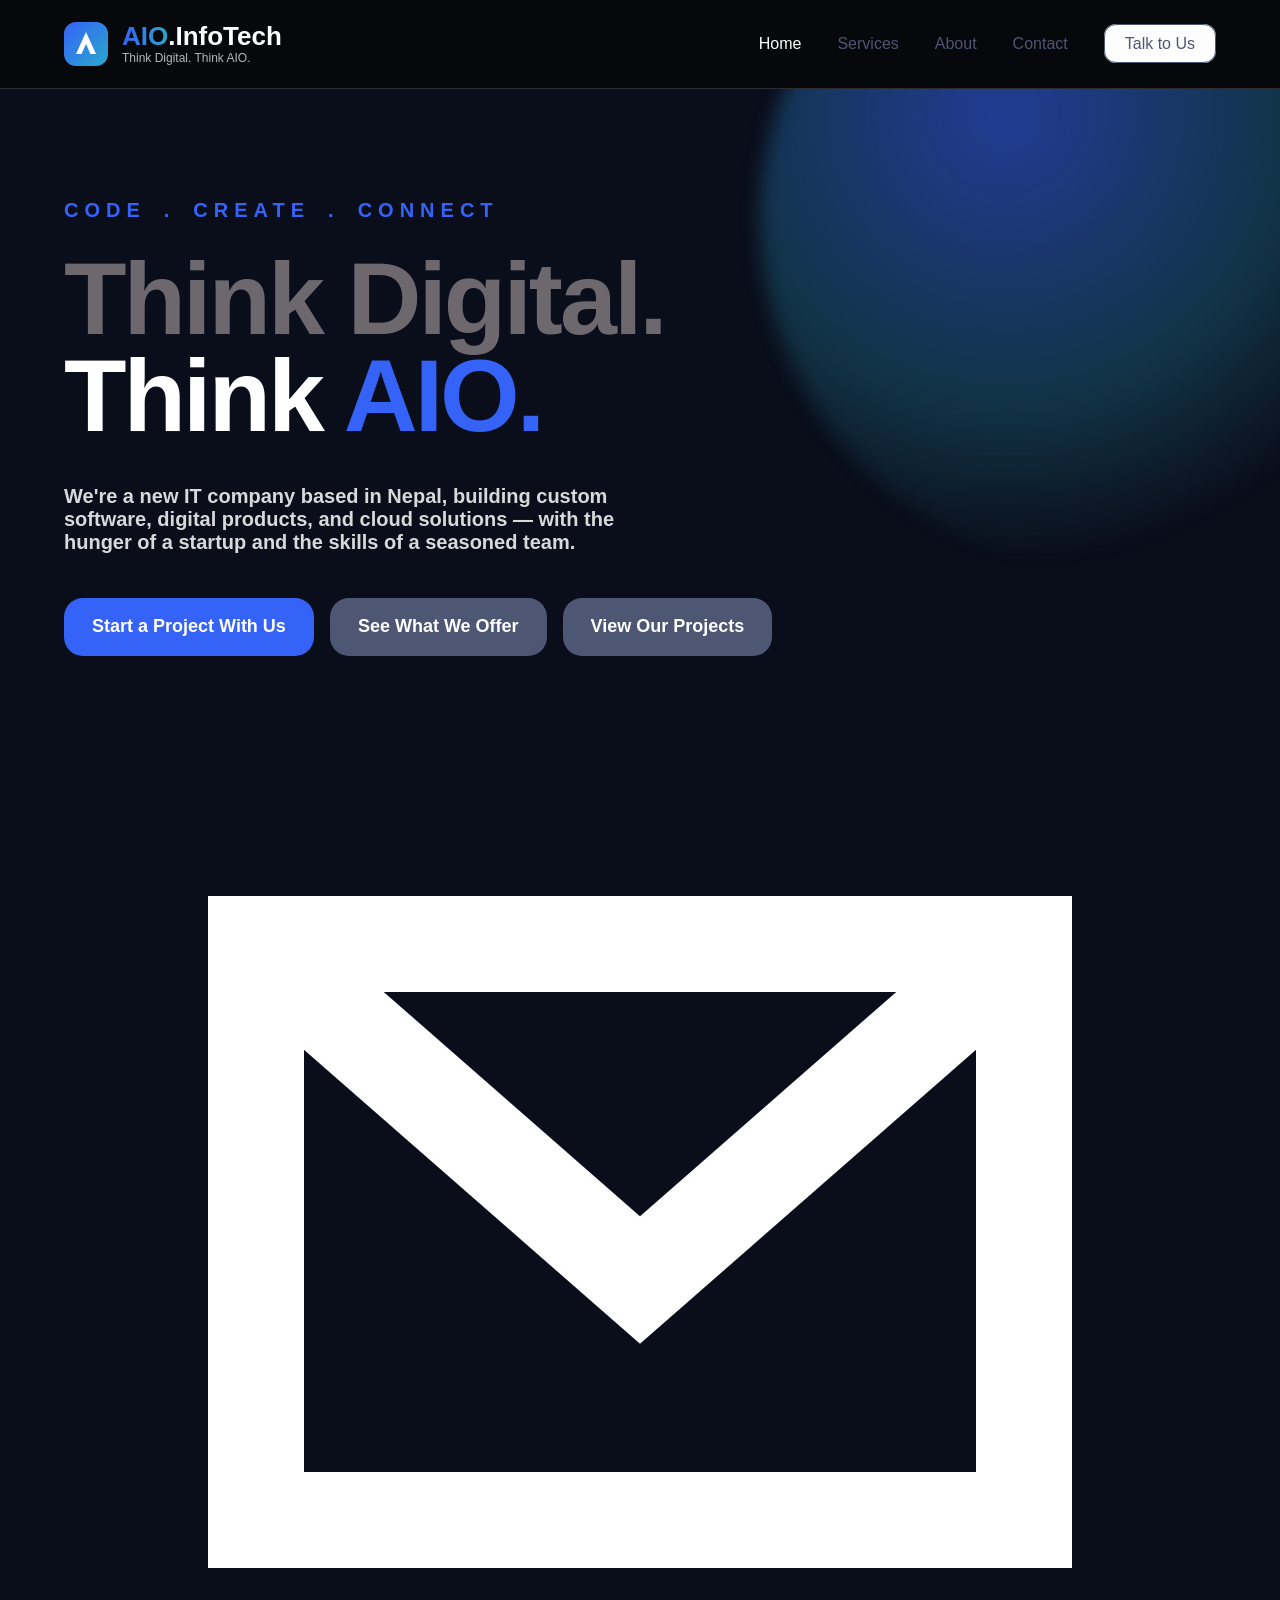
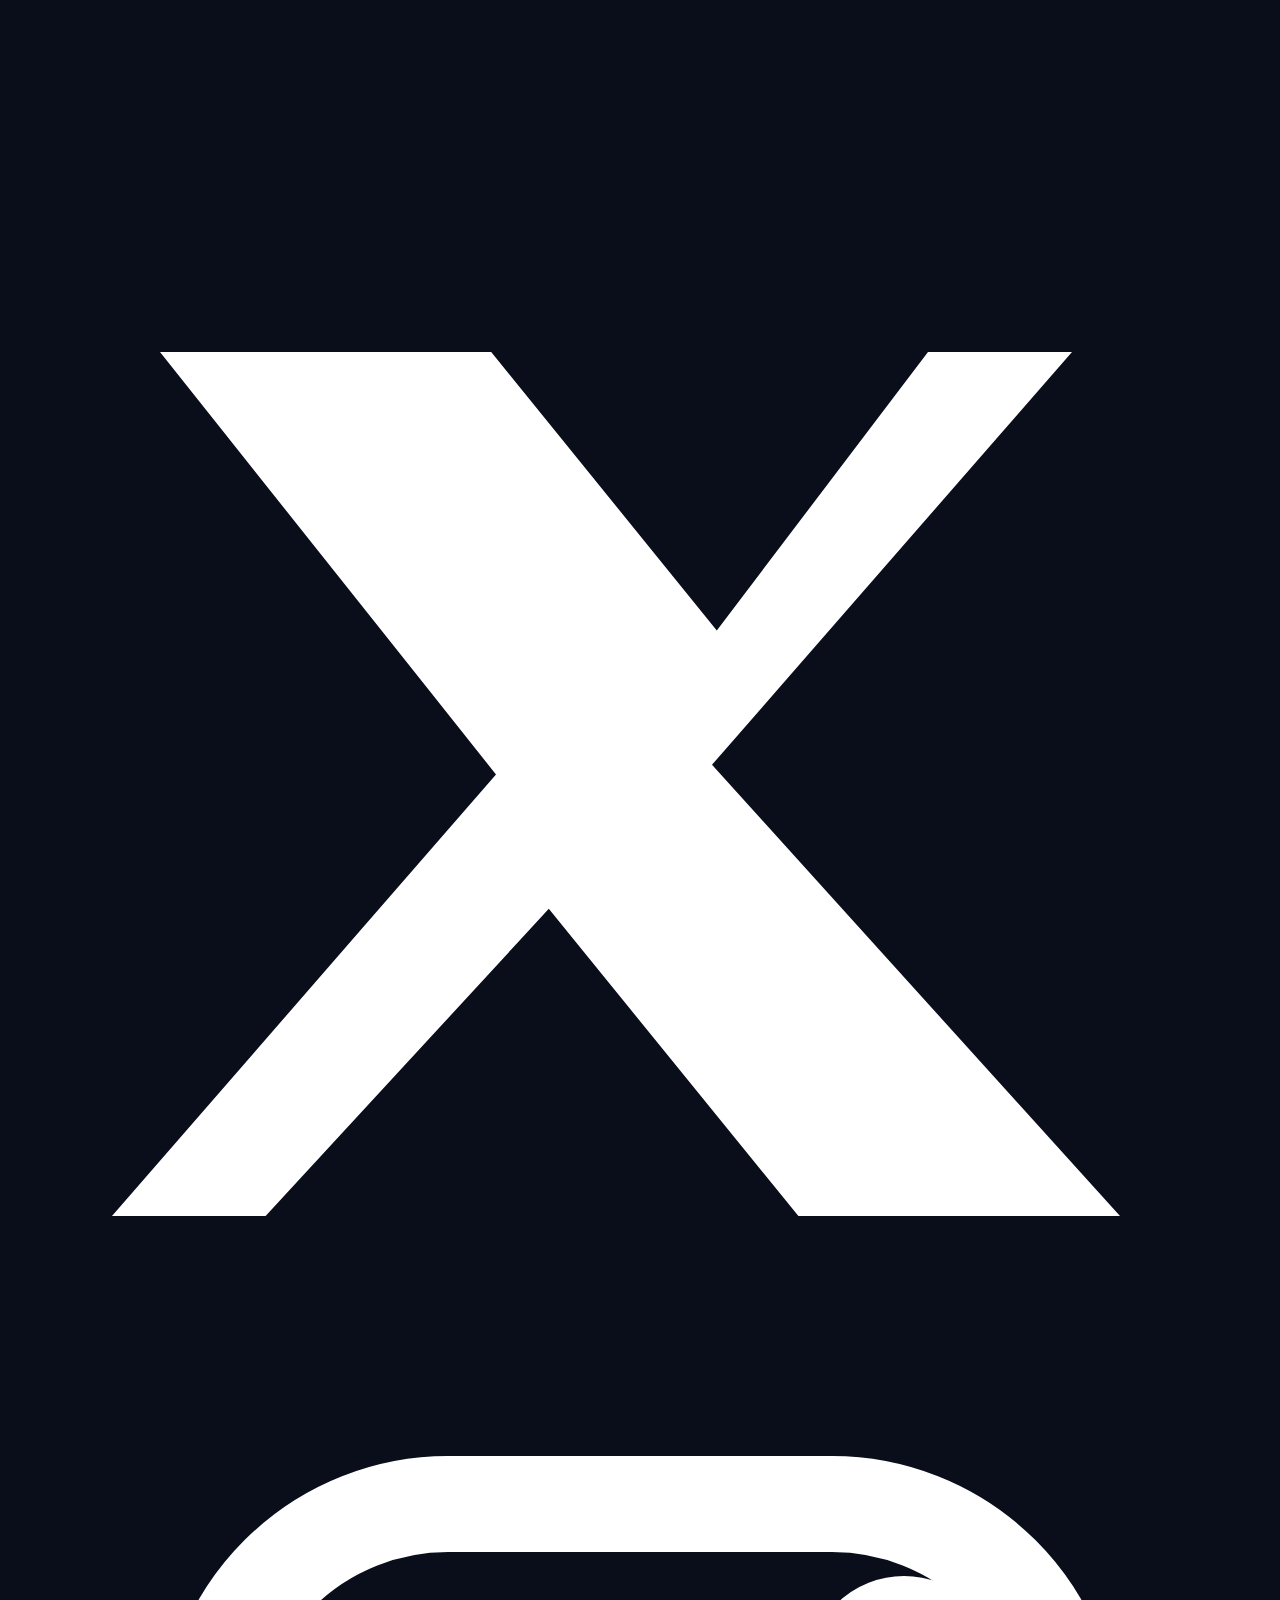
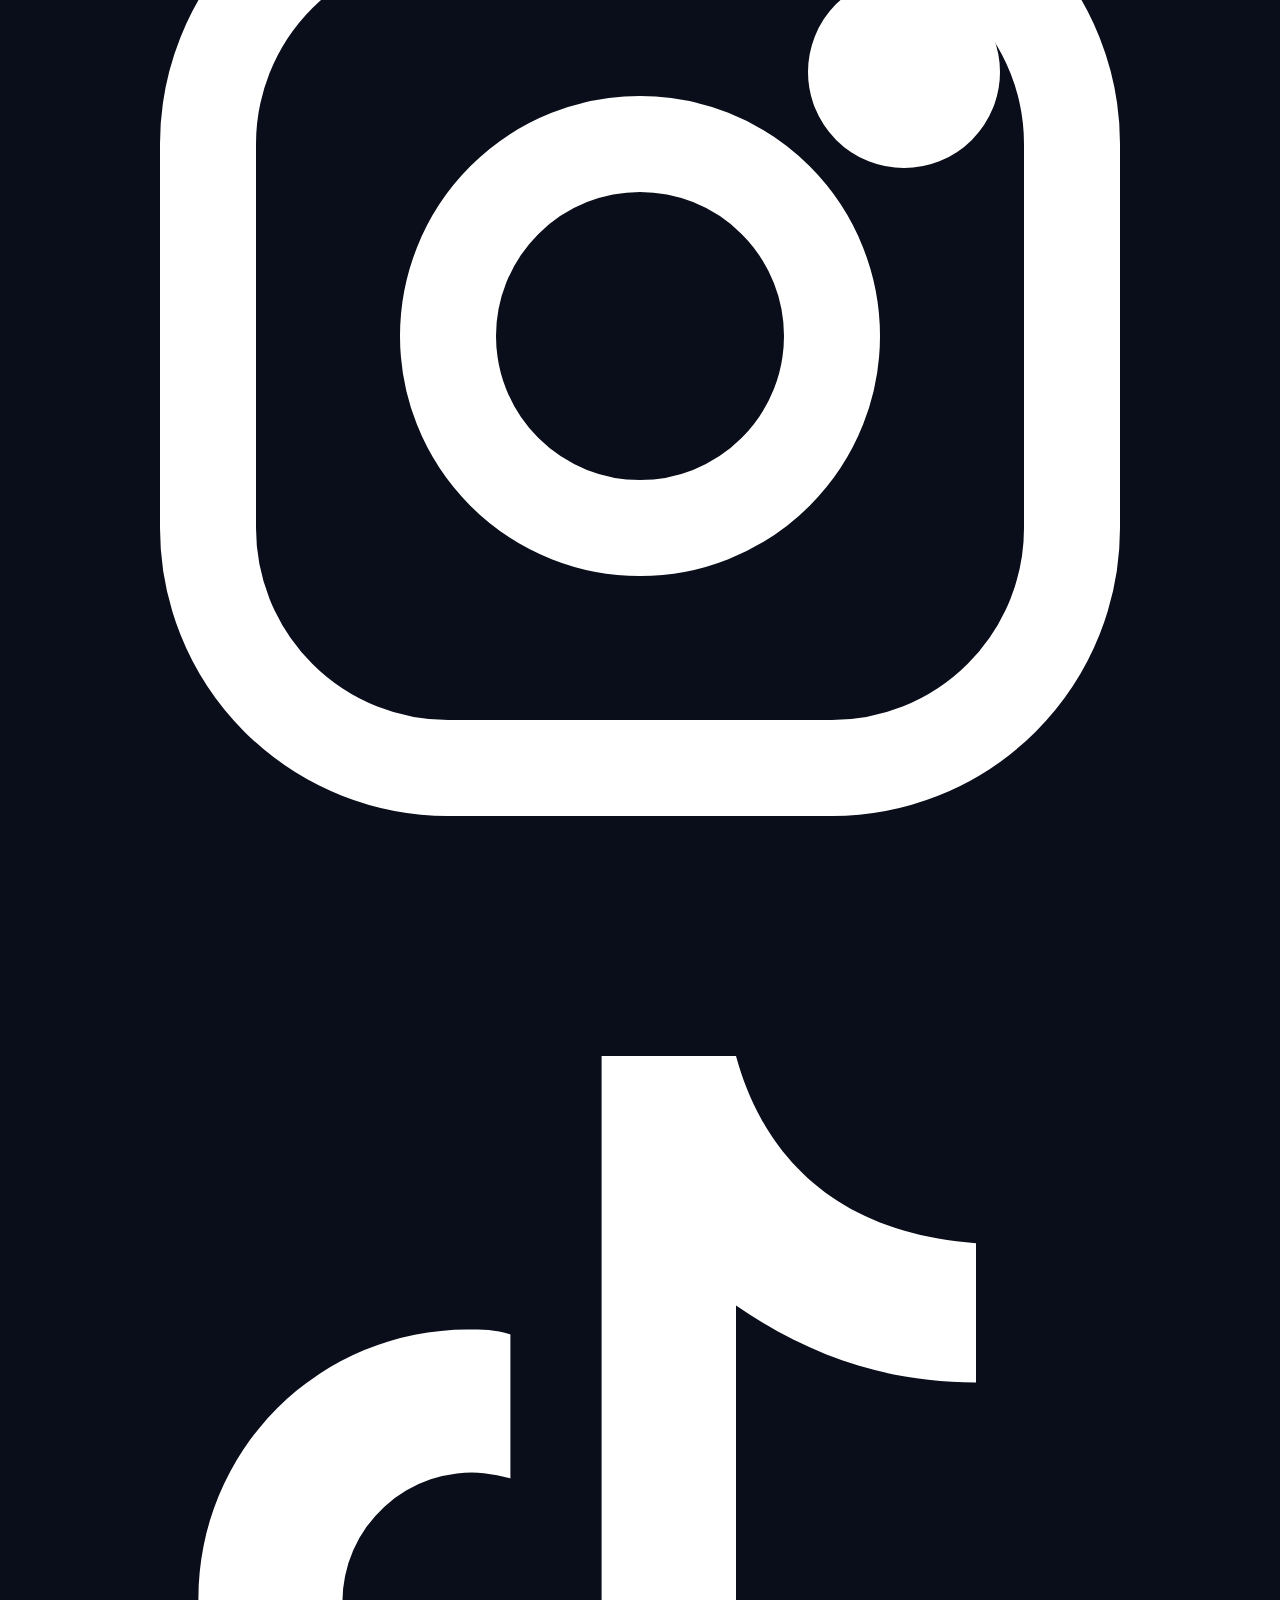
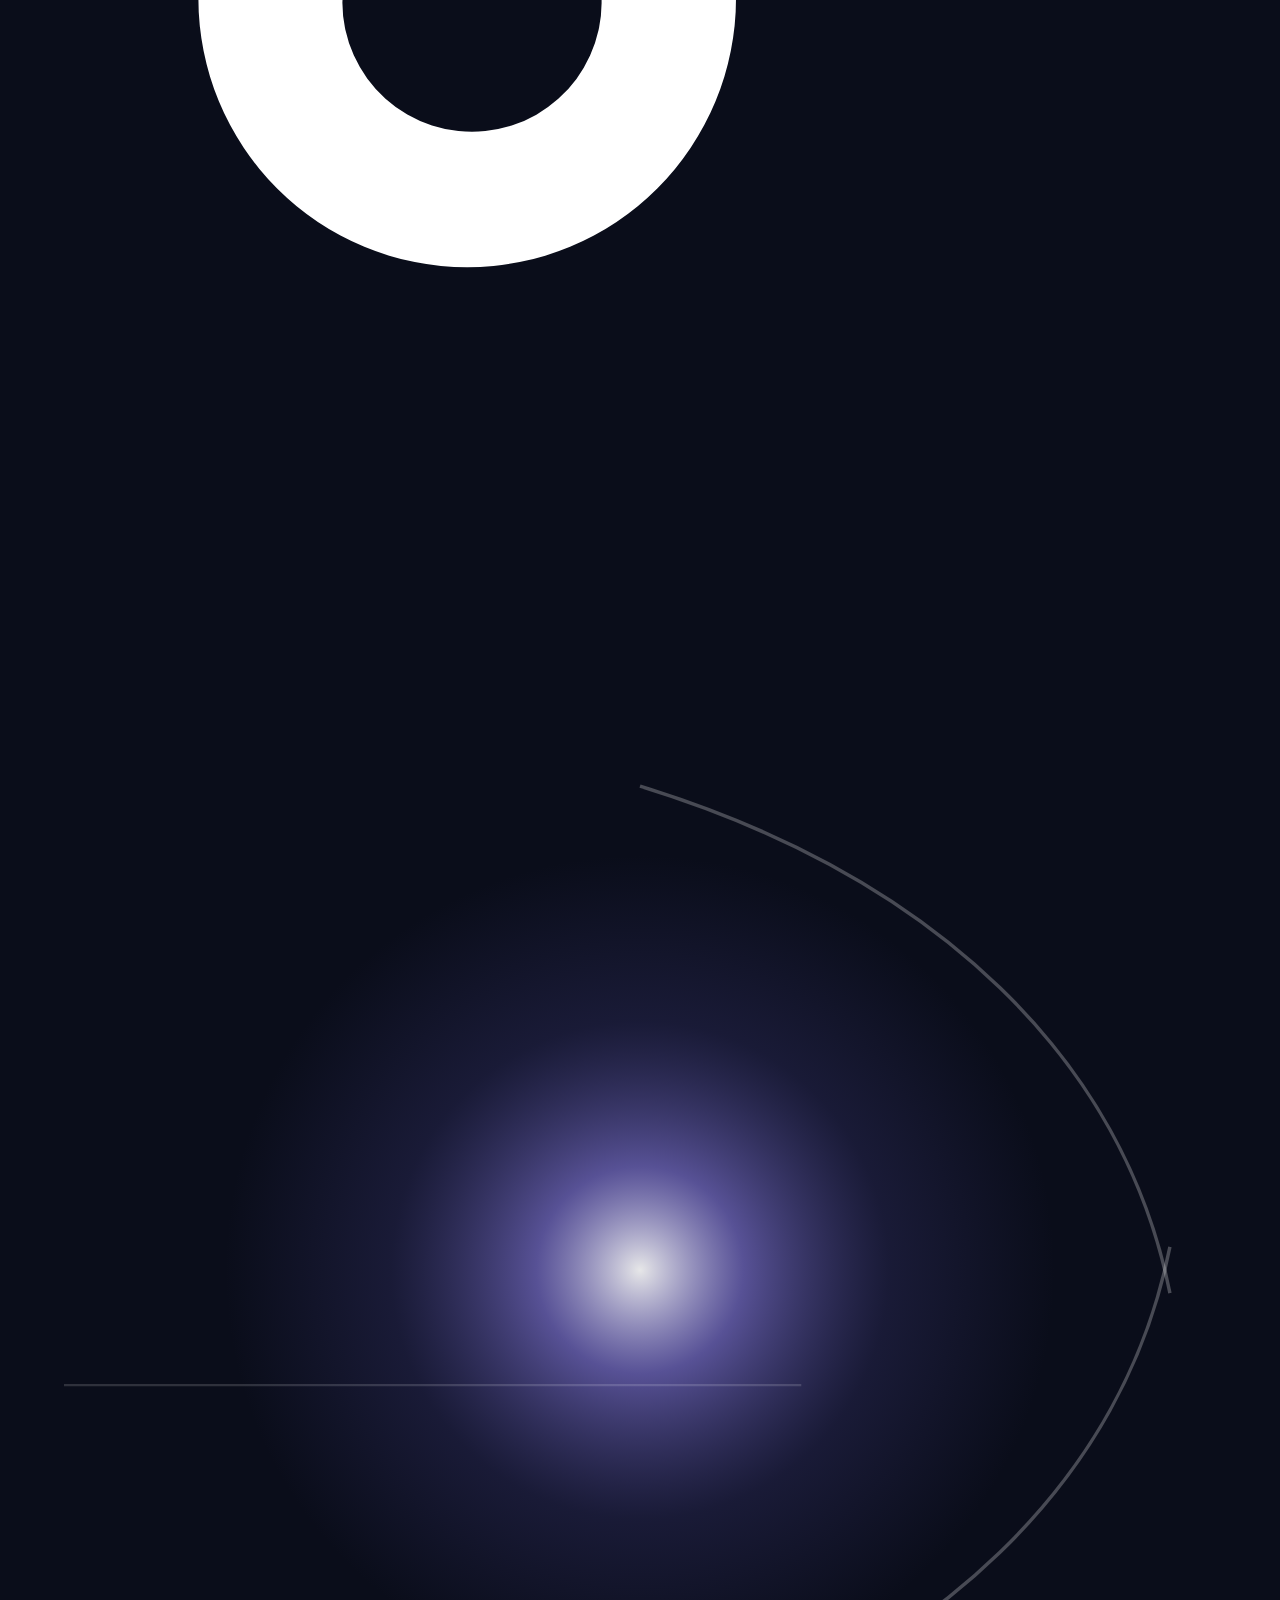
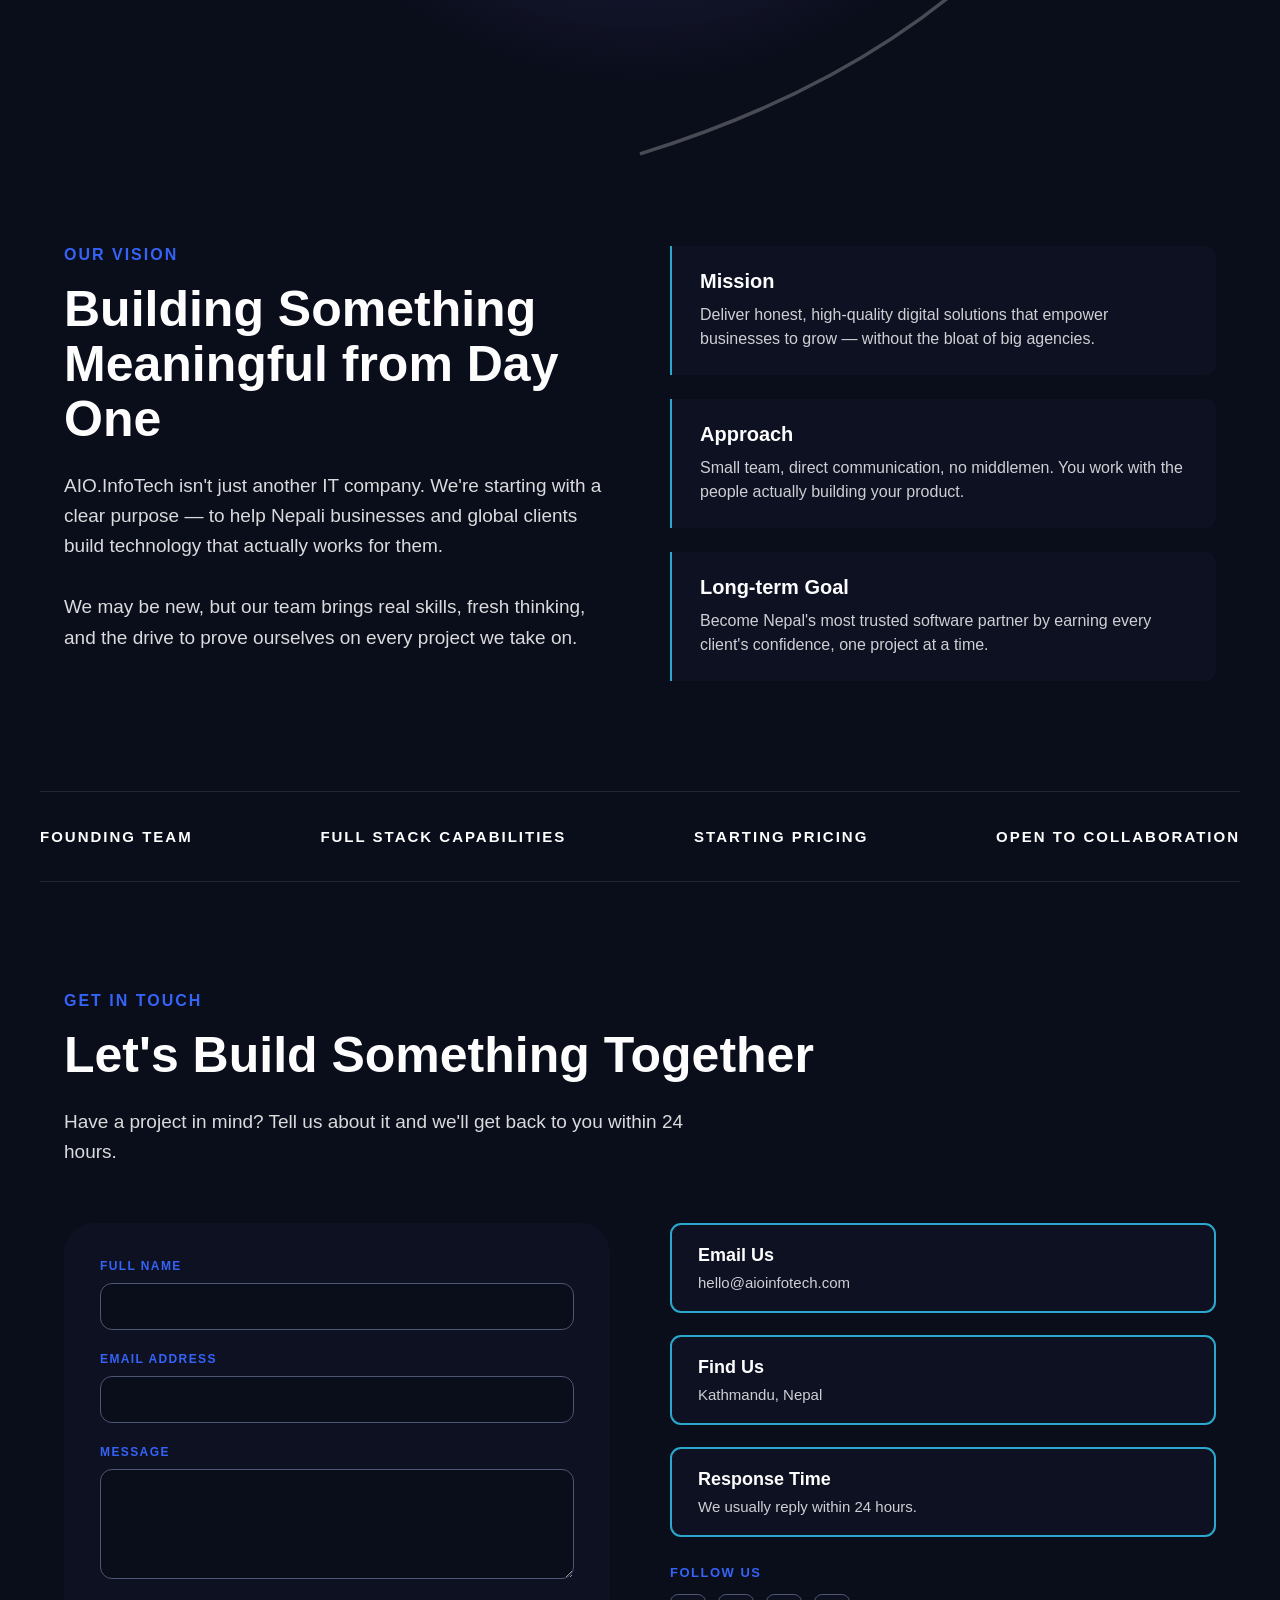
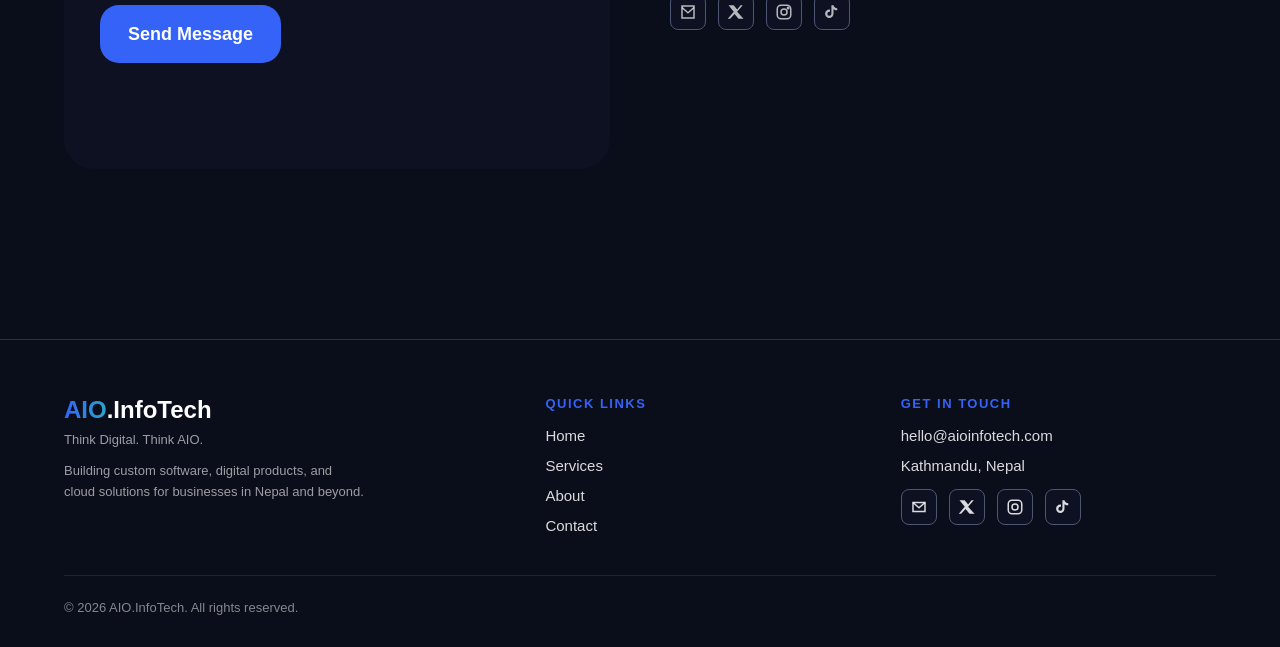
==== commit 85971d79: "Update index.html" ====
--- a/index.html
+++ b/index.html
@@ -59,12 +59,34 @@
         <a href="services.html" class="btn btn-secondary">See What We Offer</a>
         <a href="projects.html" class="btn btn-secondary">View Our Projects</a>
       </div>
+      <div class="social-row-lg">
+        <a href="mailto:hello@aioinfotech.com" aria-label="Email"><svg viewBox="0 0 24 24" fill="none" stroke="currentColor" stroke-width="2"><path d="M4 6l8 7 8-7"/><path d="M4 6h16v12H4z"/></svg></a>
+        <a href="#" aria-label="Twitter / X"><svg viewBox="0 0 24 24" fill="currentColor"><path d="M18 3h3l-7.5 8.6L22 21h-6.7l-5.2-6.4L4.2 21H1l8-9.2L2 3h6.9l4.7 5.8L18 3z"/></svg></a>
+        <a href="#" aria-label="Instagram"><svg viewBox="0 0 24 24" fill="none" stroke="currentColor" stroke-width="2"><rect x="3" y="3" width="18" height="18" rx="5"/><circle cx="12" cy="12" r="4"/><circle cx="17.5" cy="6.5" r="1"/></svg></a>
+        <a href="#" aria-label="TikTok"><svg viewBox="0 0 24 24" fill="currentColor"><path d="M14 3c.6 2.2 2.2 3.7 5 3.9v2.9c-1.8 0-3.4-.5-5-1.6v6.1a5.6 5.6 0 1 1-5.6-5.6c.3 0 .6 0 .9.1v3a2.7 2.7 0 1 0 1.9 2.6V3h2.8z"/></svg></a>
+      </div>
     </div>
   </section>
 
   <!-- VISION + VALUES -->
   <section class="section-pad">
     <div class="wrap">
+      <div class="orbit-decor" aria-hidden="true">
+        <svg viewBox="0 0 500 500" fill="none" xmlns="http://www.w3.org/2000/svg">
+          <defs>
+            <radialGradient id="orbitGlow" cx="50%" cy="50%" r="50%">
+              <stop offset="0%" stop-color="#ffffff" stop-opacity="0.9"/>
+              <stop offset="25%" stop-color="#8b7fe8" stop-opacity="0.6"/>
+              <stop offset="60%" stop-color="#3d3a7a" stop-opacity="0.3"/>
+              <stop offset="100%" stop-color="#3d3a7a" stop-opacity="0"/>
+            </radialGradient>
+          </defs>
+          <circle cx="250" cy="250" r="180" fill="url(#orbitGlow)"/>
+          <path d="M250 40 C 380 80, 460 160, 480 260" stroke="rgba(255,255,255,0.25)" stroke-width="1.5"/>
+          <path d="M250 460 C 380 420, 460 340, 480 240" stroke="rgba(255,255,255,0.25)" stroke-width="1.5"/>
+          <path d="M0 300 L 320 300" stroke="rgba(255,255,255,0.15)" stroke-width="1"/>
+        </svg>
+      </div>
       <div class="vision-values">
         <div class="reveal">
           <p class="eyebrow-sm">Our Vision</p>
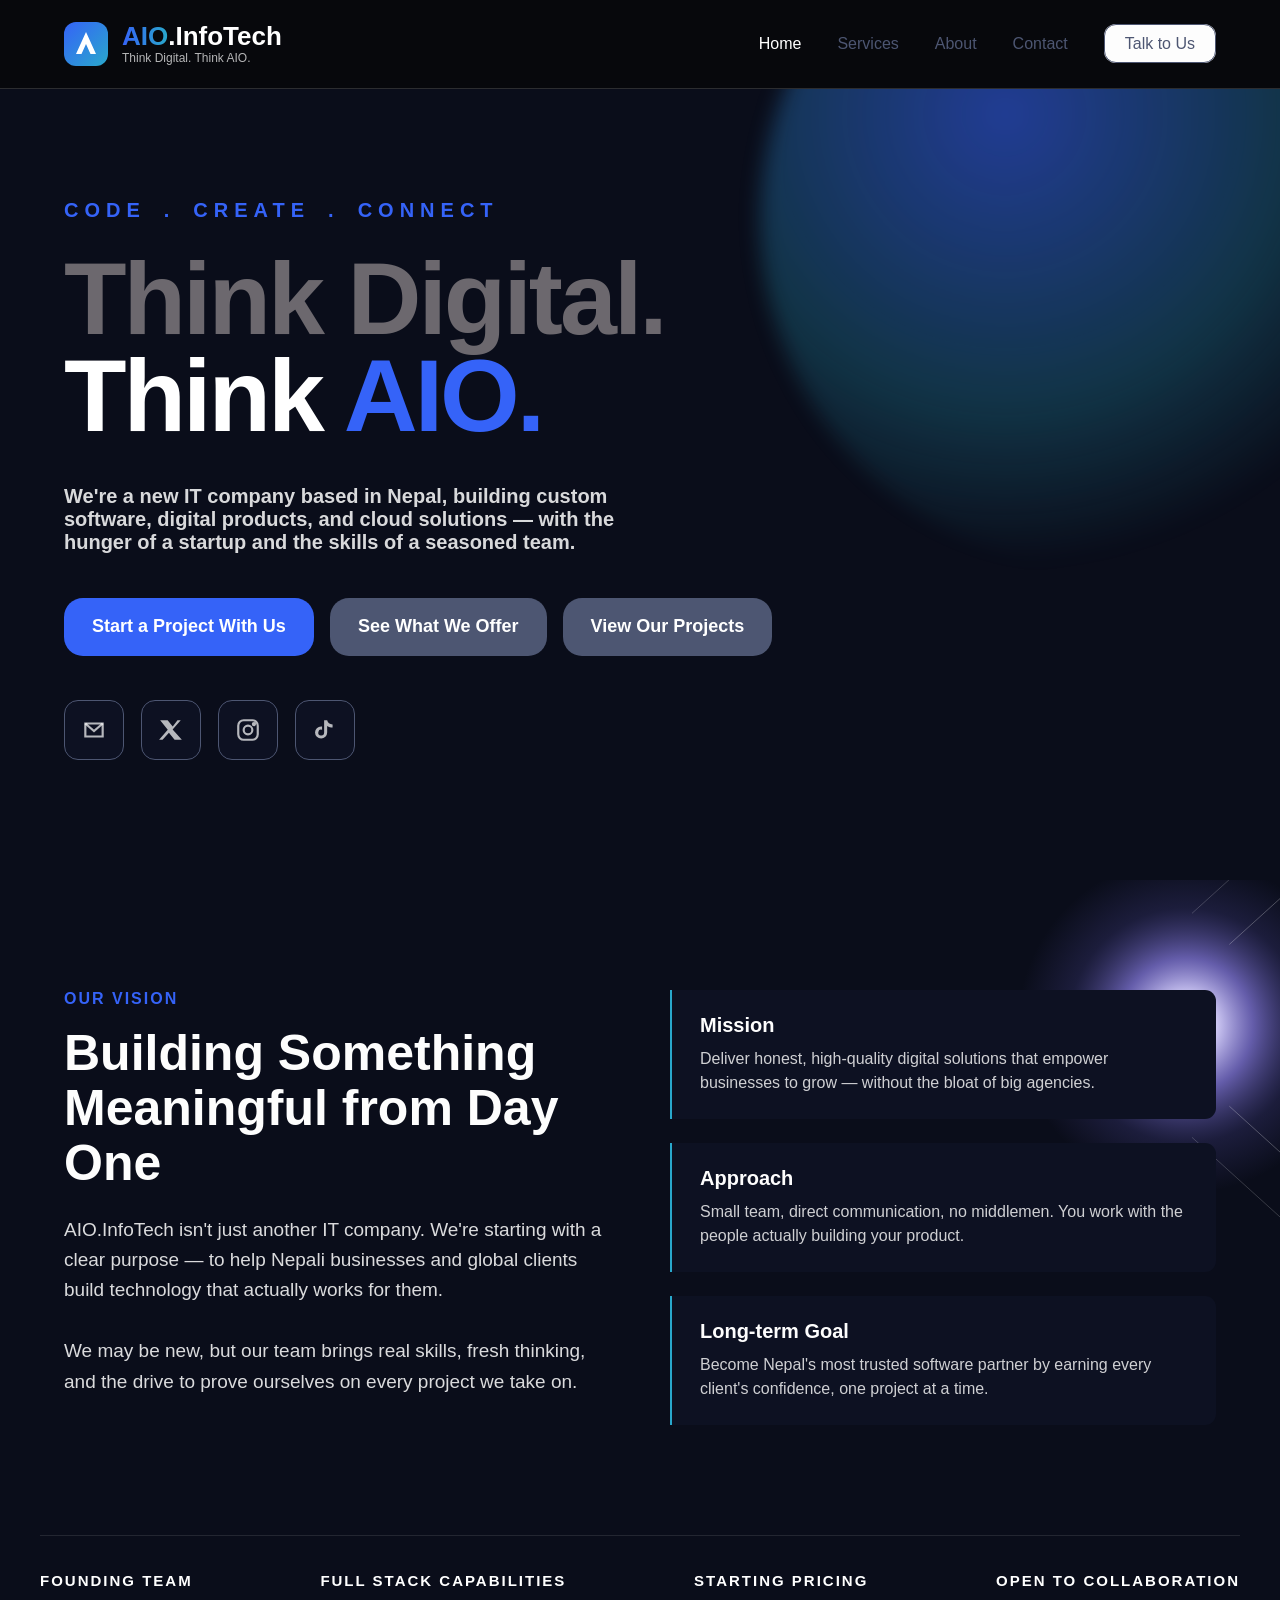
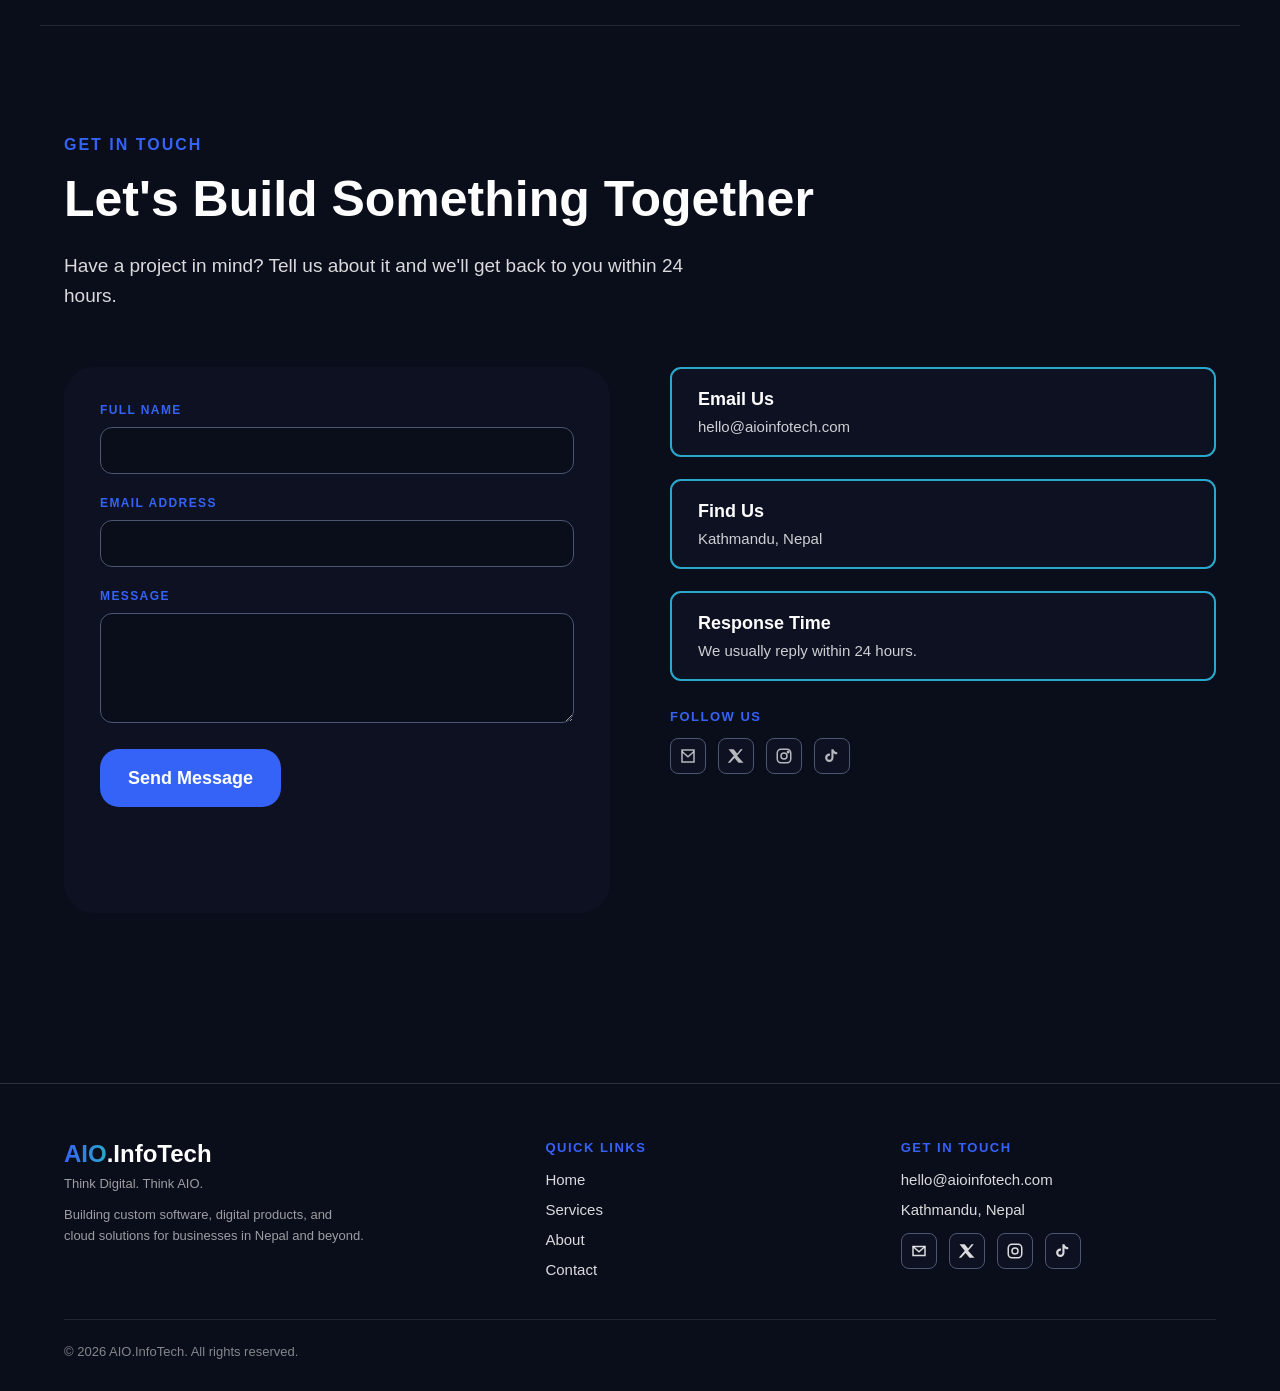
==== commit 1cfb70fc: "Update index.html" ====
--- a/index.html
+++ b/index.html
@@ -71,20 +71,23 @@
   <!-- VISION + VALUES -->
   <section class="section-pad">
     <div class="wrap">
-      <div class="orbit-decor" aria-hidden="true">
-        <svg viewBox="0 0 500 500" fill="none" xmlns="http://www.w3.org/2000/svg">
+   <div class="orbit-decor" aria-hidden="true">
+        <svg viewBox="0 0 900 700" fill="none" xmlns="http://www.w3.org/2000/svg">
           <defs>
             <radialGradient id="orbitGlow" cx="50%" cy="50%" r="50%">
-              <stop offset="0%" stop-color="#ffffff" stop-opacity="0.9"/>
-              <stop offset="25%" stop-color="#8b7fe8" stop-opacity="0.6"/>
-              <stop offset="60%" stop-color="#3d3a7a" stop-opacity="0.3"/>
+              <stop offset="0%" stop-color="#ffffff" stop-opacity="1"/>
+              <stop offset="18%" stop-color="#d9d3ff" stop-opacity="0.95"/>
+              <stop offset="40%" stop-color="#8b7fe8" stop-opacity="0.7"/>
+              <stop offset="70%" stop-color="#3d3a7a" stop-opacity="0.35"/>
               <stop offset="100%" stop-color="#3d3a7a" stop-opacity="0"/>
             </radialGradient>
           </defs>
-          <circle cx="250" cy="250" r="180" fill="url(#orbitGlow)"/>
-          <path d="M250 40 C 380 80, 460 160, 480 260" stroke="rgba(255,255,255,0.25)" stroke-width="1.5"/>
-          <path d="M250 460 C 380 420, 460 340, 480 240" stroke="rgba(255,255,255,0.25)" stroke-width="1.5"/>
-          <path d="M0 300 L 320 300" stroke="rgba(255,255,255,0.15)" stroke-width="1"/>
+          <circle cx="620" cy="330" r="270" fill="url(#orbitGlow)"/>
+          <line x1="690" y1="200" x2="900" y2="10" stroke="rgba(255,255,255,0.28)" stroke-width="1.5"/>
+          <line x1="630" y1="150" x2="840" y2="-40" stroke="rgba(255,255,255,0.2)" stroke-width="1.5"/>
+          <line x1="690" y1="460" x2="900" y2="650" stroke="rgba(255,255,255,0.28)" stroke-width="1.5"/>
+          <line x1="630" y1="510" x2="840" y2="700" stroke="rgba(255,255,255,0.2)" stroke-width="1.5"/>
+          <line x1="0" y1="380" x2="610" y2="380" stroke="rgba(255,255,255,0.18)" stroke-width="1"/>
         </svg>
       </div>
       <div class="vision-values">
--- a/style.css
+++ b/style.css
@@ -272,6 +272,40 @@
   color: var(--white);
 }
 
+/* ---------------------------------- Large floating social row (hero) ---------------------------------- */
+
+.social-row-lg{
+  display:flex;
+  gap: 17px;
+  margin-top: 44px;
+}
+.social-row-lg a{
+  width: 60px; height: 60px;
+  border-radius: 14px;
+  background: var(--card);
+  border: 1px solid var(--border);
+  display:flex; align-items:center; justify-content:center;
+  color: var(--text-dim);
+  transition: color .15s ease, border-color .15s ease;
+}
+.social-row-lg a:hover{ color: var(--cyan); border-color: var(--cyan); }
+.social-row-lg svg{ width: 26px; height: 26px; }
+
+/* ---------------------------------- Orbit / ring decoration ---------------------------------- */
+
+.section-pad{ position: relative; overflow: hidden; }
+
+.orbit-decor{
+  position:absolute;
+  right: -80px; top: -60px;
+  width: 560px;
+  max-width: 60vw;
+  pointer-events:none;
+  z-index: 0;
+}
+
+.vision-values{ position:relative; z-index:1; }
+
 /* ---------------------------------- Sections ---------------------------------- */
 
 section{ position: relative; }
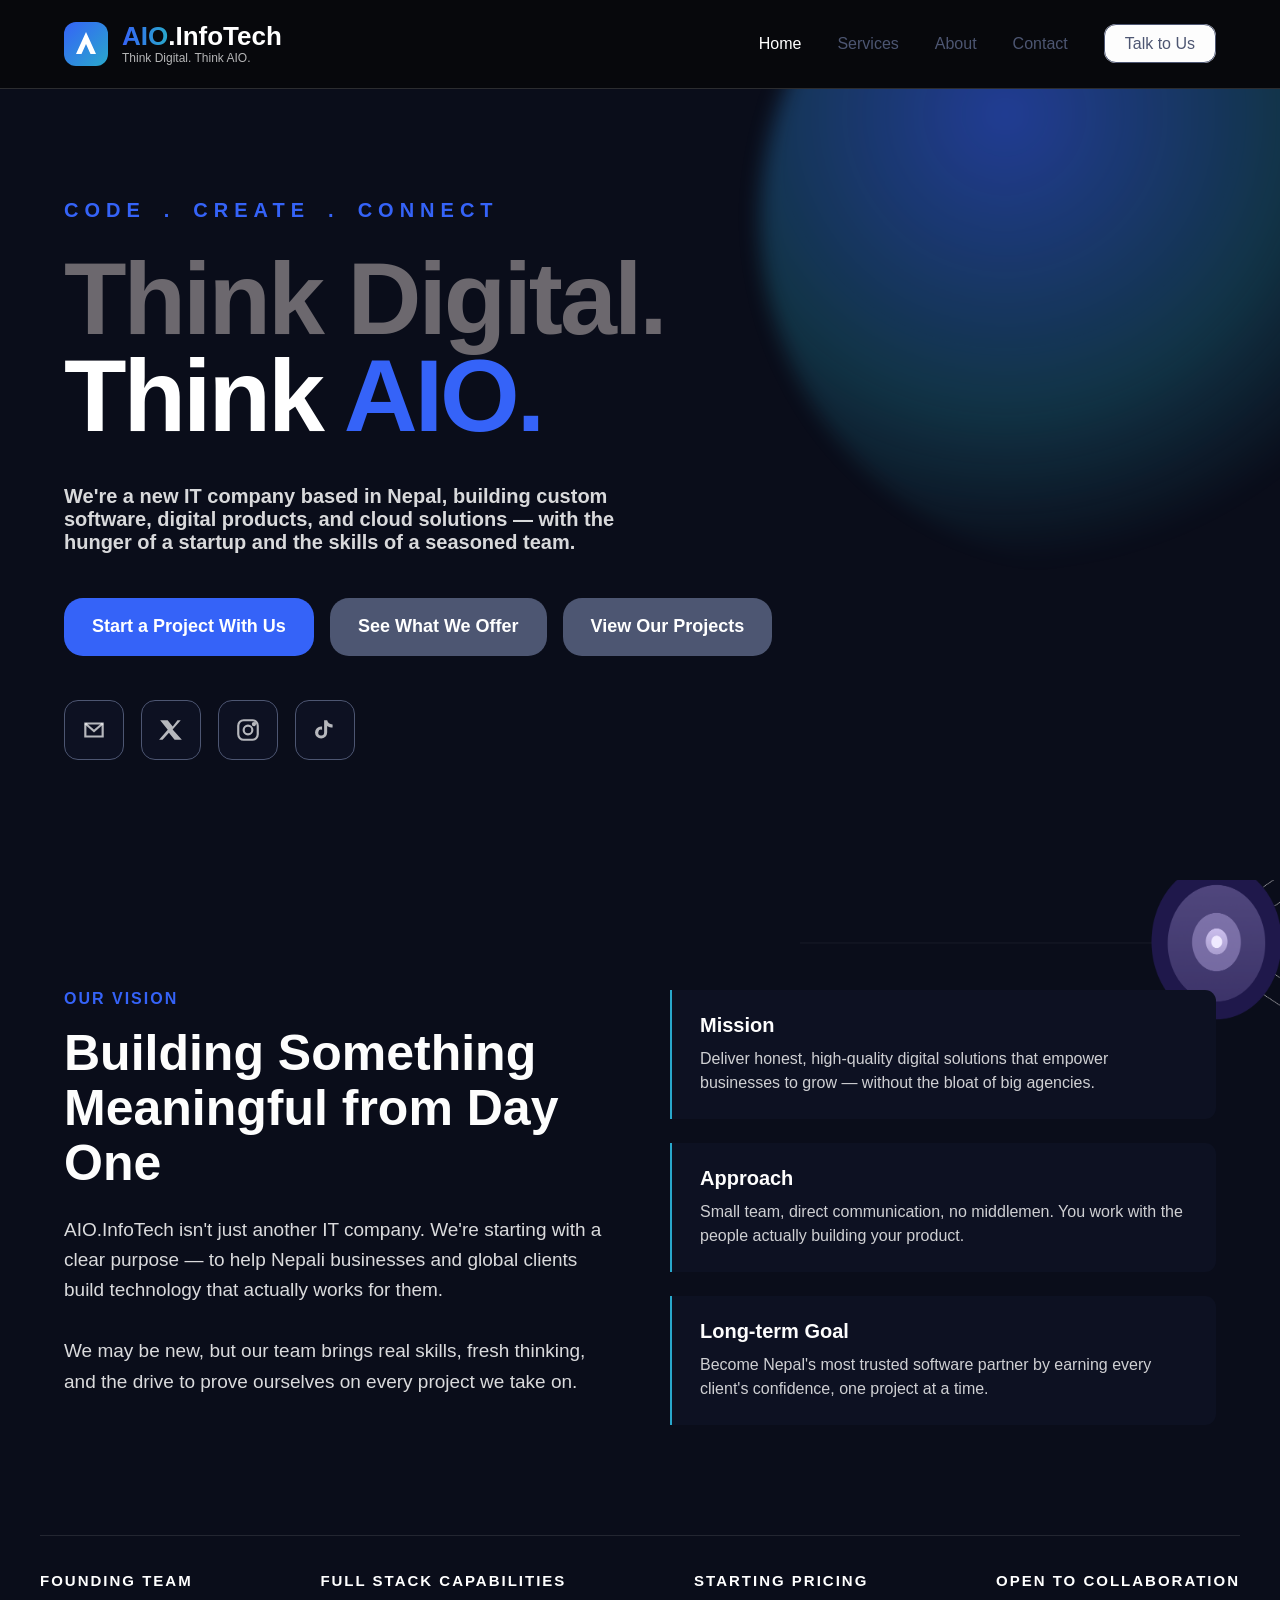
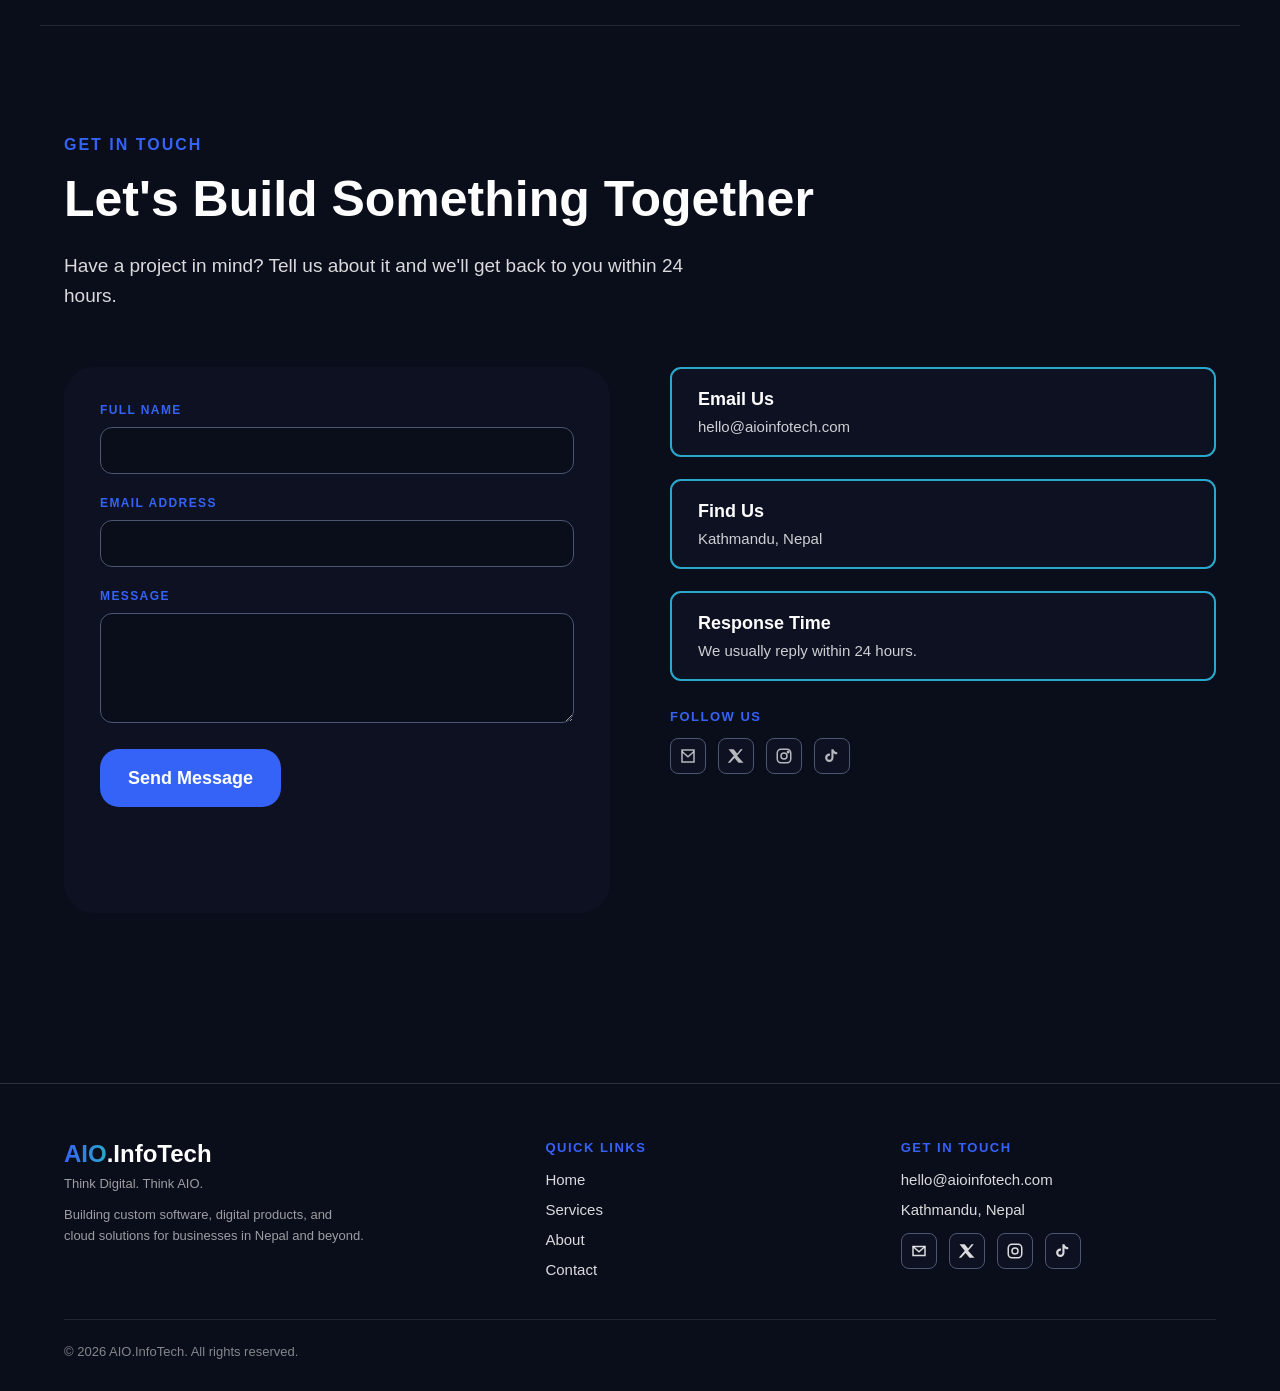
==== commit 6a8dcd83: "Update index.html" ====
--- a/index.html
+++ b/index.html
@@ -72,23 +72,7 @@
   <section class="section-pad">
     <div class="wrap">
    <div class="orbit-decor" aria-hidden="true">
-        <svg viewBox="0 0 900 700" fill="none" xmlns="http://www.w3.org/2000/svg">
-          <defs>
-            <radialGradient id="orbitGlow" cx="50%" cy="50%" r="50%">
-              <stop offset="0%" stop-color="#ffffff" stop-opacity="1"/>
-              <stop offset="18%" stop-color="#d9d3ff" stop-opacity="0.95"/>
-              <stop offset="40%" stop-color="#8b7fe8" stop-opacity="0.7"/>
-              <stop offset="70%" stop-color="#3d3a7a" stop-opacity="0.35"/>
-              <stop offset="100%" stop-color="#3d3a7a" stop-opacity="0"/>
-            </radialGradient>
-          </defs>
-          <circle cx="620" cy="330" r="270" fill="url(#orbitGlow)"/>
-          <line x1="690" y1="200" x2="900" y2="10" stroke="rgba(255,255,255,0.28)" stroke-width="1.5"/>
-          <line x1="630" y1="150" x2="840" y2="-40" stroke="rgba(255,255,255,0.2)" stroke-width="1.5"/>
-          <line x1="690" y1="460" x2="900" y2="650" stroke="rgba(255,255,255,0.28)" stroke-width="1.5"/>
-          <line x1="630" y1="510" x2="840" y2="700" stroke="rgba(255,255,255,0.2)" stroke-width="1.5"/>
-          <line x1="0" y1="380" x2="610" y2="380" stroke="rgba(255,255,255,0.18)" stroke-width="1"/>
-        </svg>
+        <img src="hero-glow.png" alt="">
       </div>
       <div class="vision-values">
         <div class="reveal">
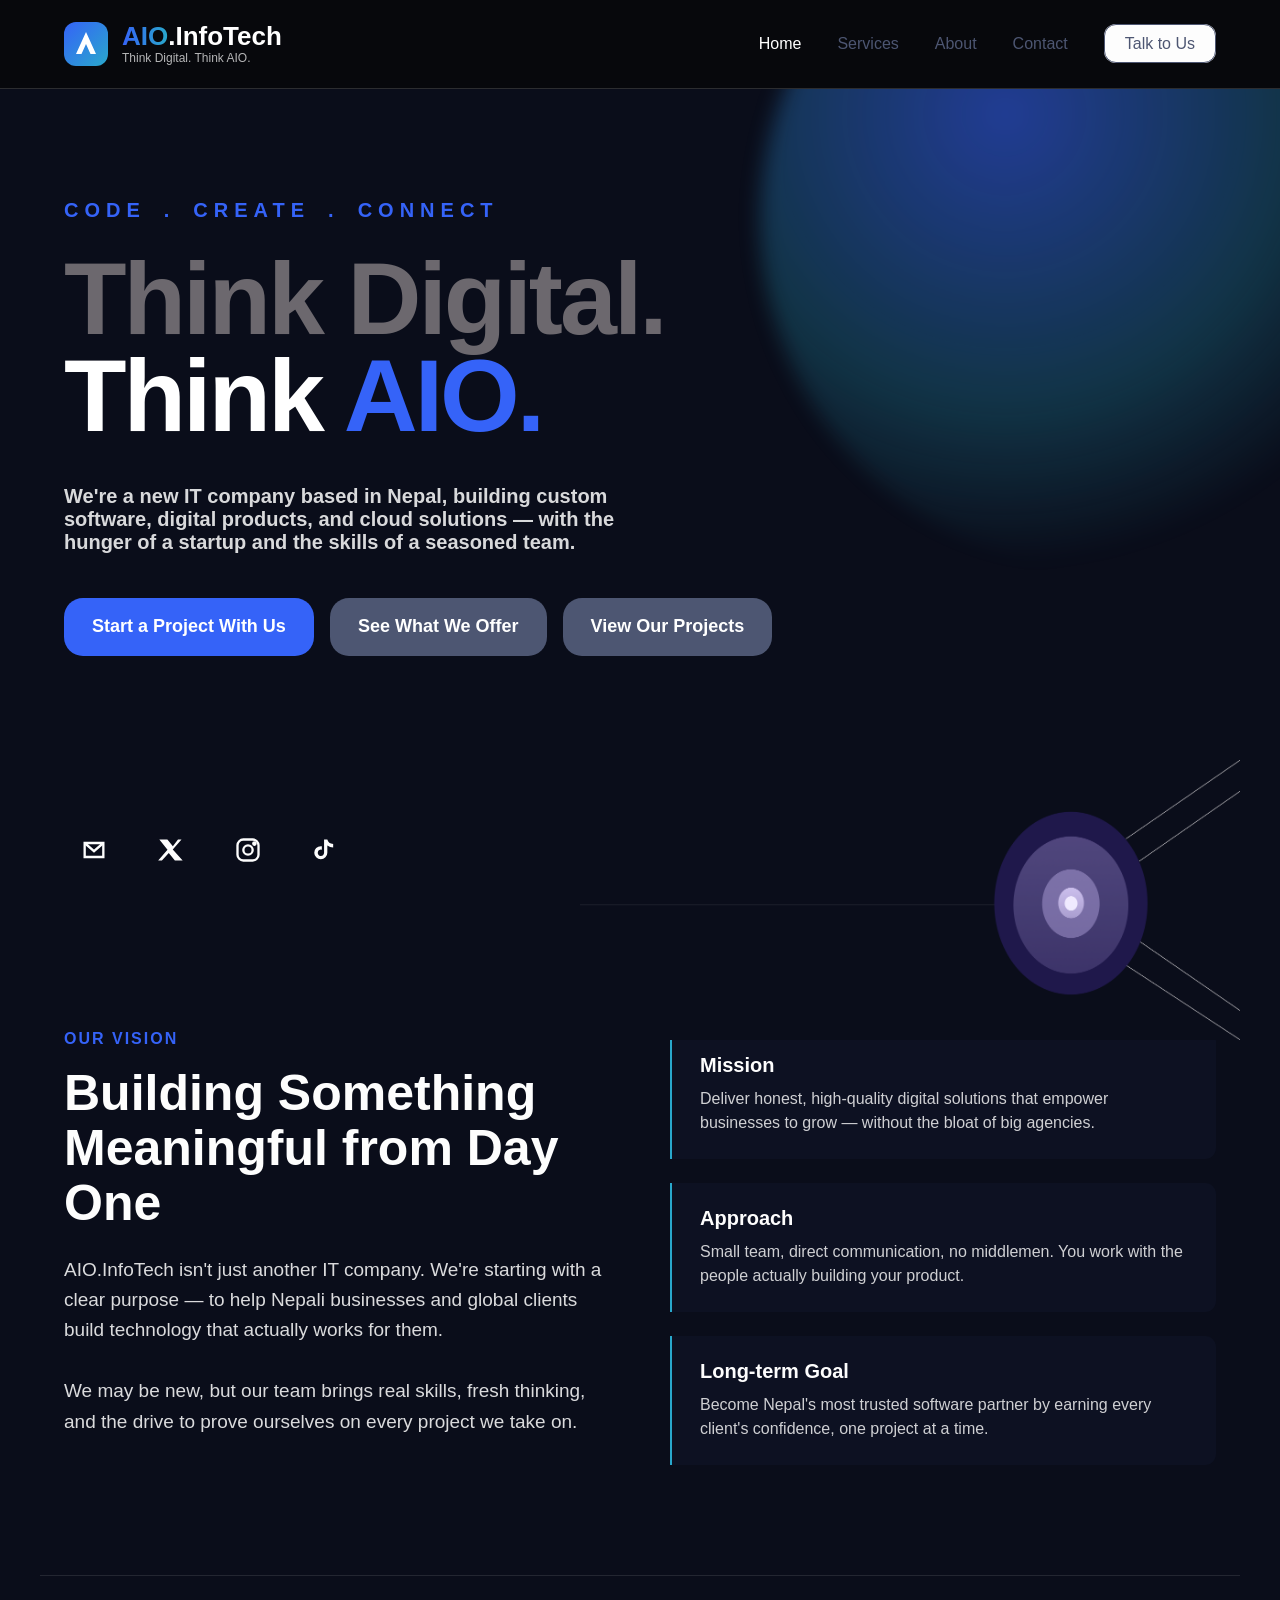
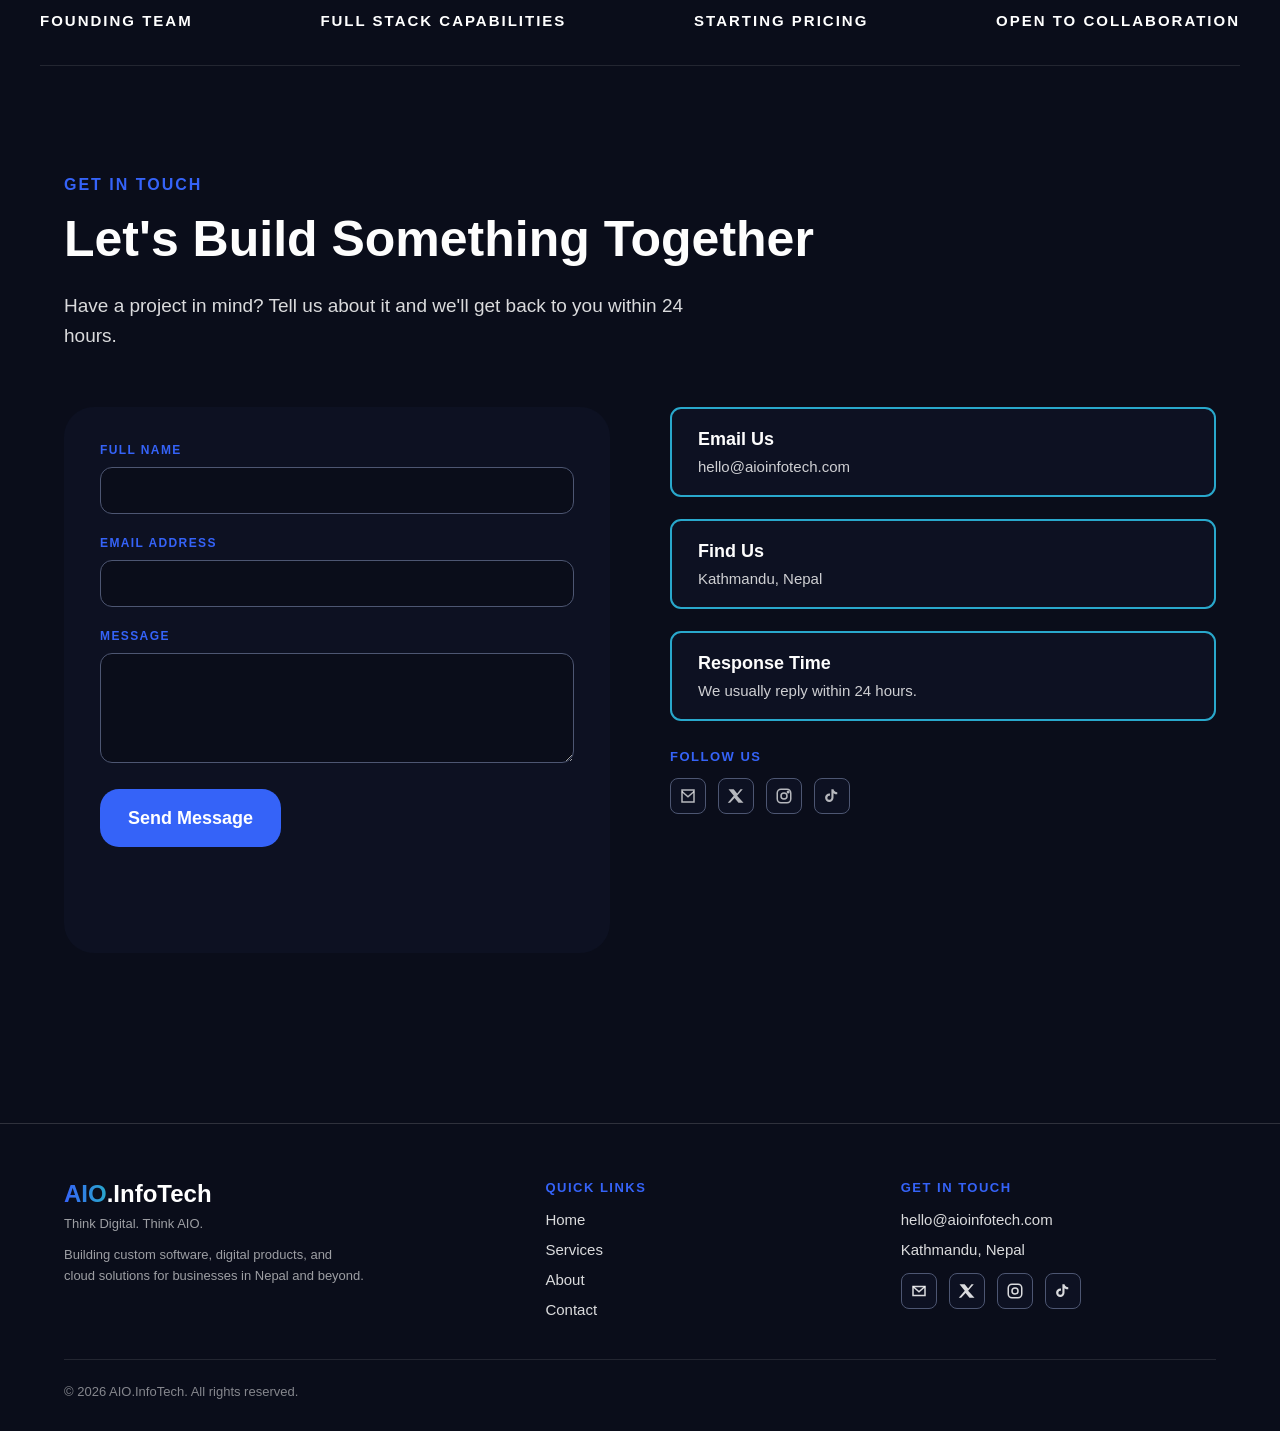
==== commit c29242ef: "Update index.html" ====
--- a/index.html
+++ b/index.html
@@ -59,21 +59,27 @@
         <a href="services.html" class="btn btn-secondary">See What We Offer</a>
         <a href="projects.html" class="btn btn-secondary">View Our Projects</a>
       </div>
+    </div>
+  </section>
+
+  <!-- DECOR STRIP: icon row + glow graphic -->
+  <section class="decor-strip">
+    <div class="wrap">
       <div class="social-row-lg">
         <a href="mailto:hello@aioinfotech.com" aria-label="Email"><svg viewBox="0 0 24 24" fill="none" stroke="currentColor" stroke-width="2"><path d="M4 6l8 7 8-7"/><path d="M4 6h16v12H4z"/></svg></a>
         <a href="#" aria-label="Twitter / X"><svg viewBox="0 0 24 24" fill="currentColor"><path d="M18 3h3l-7.5 8.6L22 21h-6.7l-5.2-6.4L4.2 21H1l8-9.2L2 3h6.9l4.7 5.8L18 3z"/></svg></a>
         <a href="#" aria-label="Instagram"><svg viewBox="0 0 24 24" fill="none" stroke="currentColor" stroke-width="2"><rect x="3" y="3" width="18" height="18" rx="5"/><circle cx="12" cy="12" r="4"/><circle cx="17.5" cy="6.5" r="1"/></svg></a>
         <a href="#" aria-label="TikTok"><svg viewBox="0 0 24 24" fill="currentColor"><path d="M14 3c.6 2.2 2.2 3.7 5 3.9v2.9c-1.8 0-3.4-.5-5-1.6v6.1a5.6 5.6 0 1 1-5.6-5.6c.3 0 .6 0 .9.1v3a2.7 2.7 0 1 0 1.9 2.6V3h2.8z"/></svg></a>
       </div>
+      <div class="orbit-decor" aria-hidden="true">
+        <img src="hero-glow.png" alt="">
+      </div>
     </div>
   </section>
 
   <!-- VISION + VALUES -->
   <section class="section-pad">
     <div class="wrap">
-   <div class="orbit-decor" aria-hidden="true">
-        <img src="hero-glow.png" alt="">
-      </div>
       <div class="vision-values">
         <div class="reveal">
           <p class="eyebrow-sm">Our Vision</p>
--- a/style.css
+++ b/style.css
@@ -272,39 +272,50 @@
   color: var(--white);
 }
 
-/* ---------------------------------- Large floating social row (hero) ---------------------------------- */
+/* ---------------------------------- Decor strip (icon row + glow, own section) ---------------------------------- */
+
+.decor-strip{
+  position: relative;
+  overflow: visible;
+  padding: 44px 0 40px;
+}
+
+.decor-strip .wrap{ position: relative; }
 
 .social-row-lg{
   display:flex;
   gap: 17px;
-  margin-top: 44px;
+  position: relative;
+  z-index: 2;
 }
 .social-row-lg a{
   width: 60px; height: 60px;
-  border-radius: 14px;
-  background: var(--card);
-  border: 1px solid var(--border);
   display:flex; align-items:center; justify-content:center;
-  color: var(--text-dim);
-  transition: color .15s ease, border-color .15s ease;
-}
-.social-row-lg a:hover{ color: var(--cyan); border-color: var(--cyan); }
-.social-row-lg svg{ width: 26px; height: 26px; }
-
-/* ---------------------------------- Orbit / ring decoration ---------------------------------- */
-
-.section-pad{ position: relative; overflow: hidden; }
+  color: var(--white);
+  transition: opacity .15s ease;
+}
+.social-row-lg a:hover{ opacity: .7; }
+.social-row-lg svg{ width: 28px; height: 28px; }
 
 .orbit-decor{
   position:absolute;
-  right: -80px; top: -60px;
-  width: 560px;
-  max-width: 60vw;
+  right: 0;
+  top: -60px;
+  width: 55%;
+  max-width: 800px;
+  min-width: 420px;
   pointer-events:none;
-  z-index: 0;
-}
-
-.vision-values{ position:relative; z-index:1; }
+  z-index: 1;
+}
+.orbit-decor img{
+  width: 100%;
+  height: auto;
+  display: block;
+}
+
+@media (max-width: 900px){
+  .orbit-decor{ display: none; }
+}
 
 /* ---------------------------------- Sections ---------------------------------- */
 
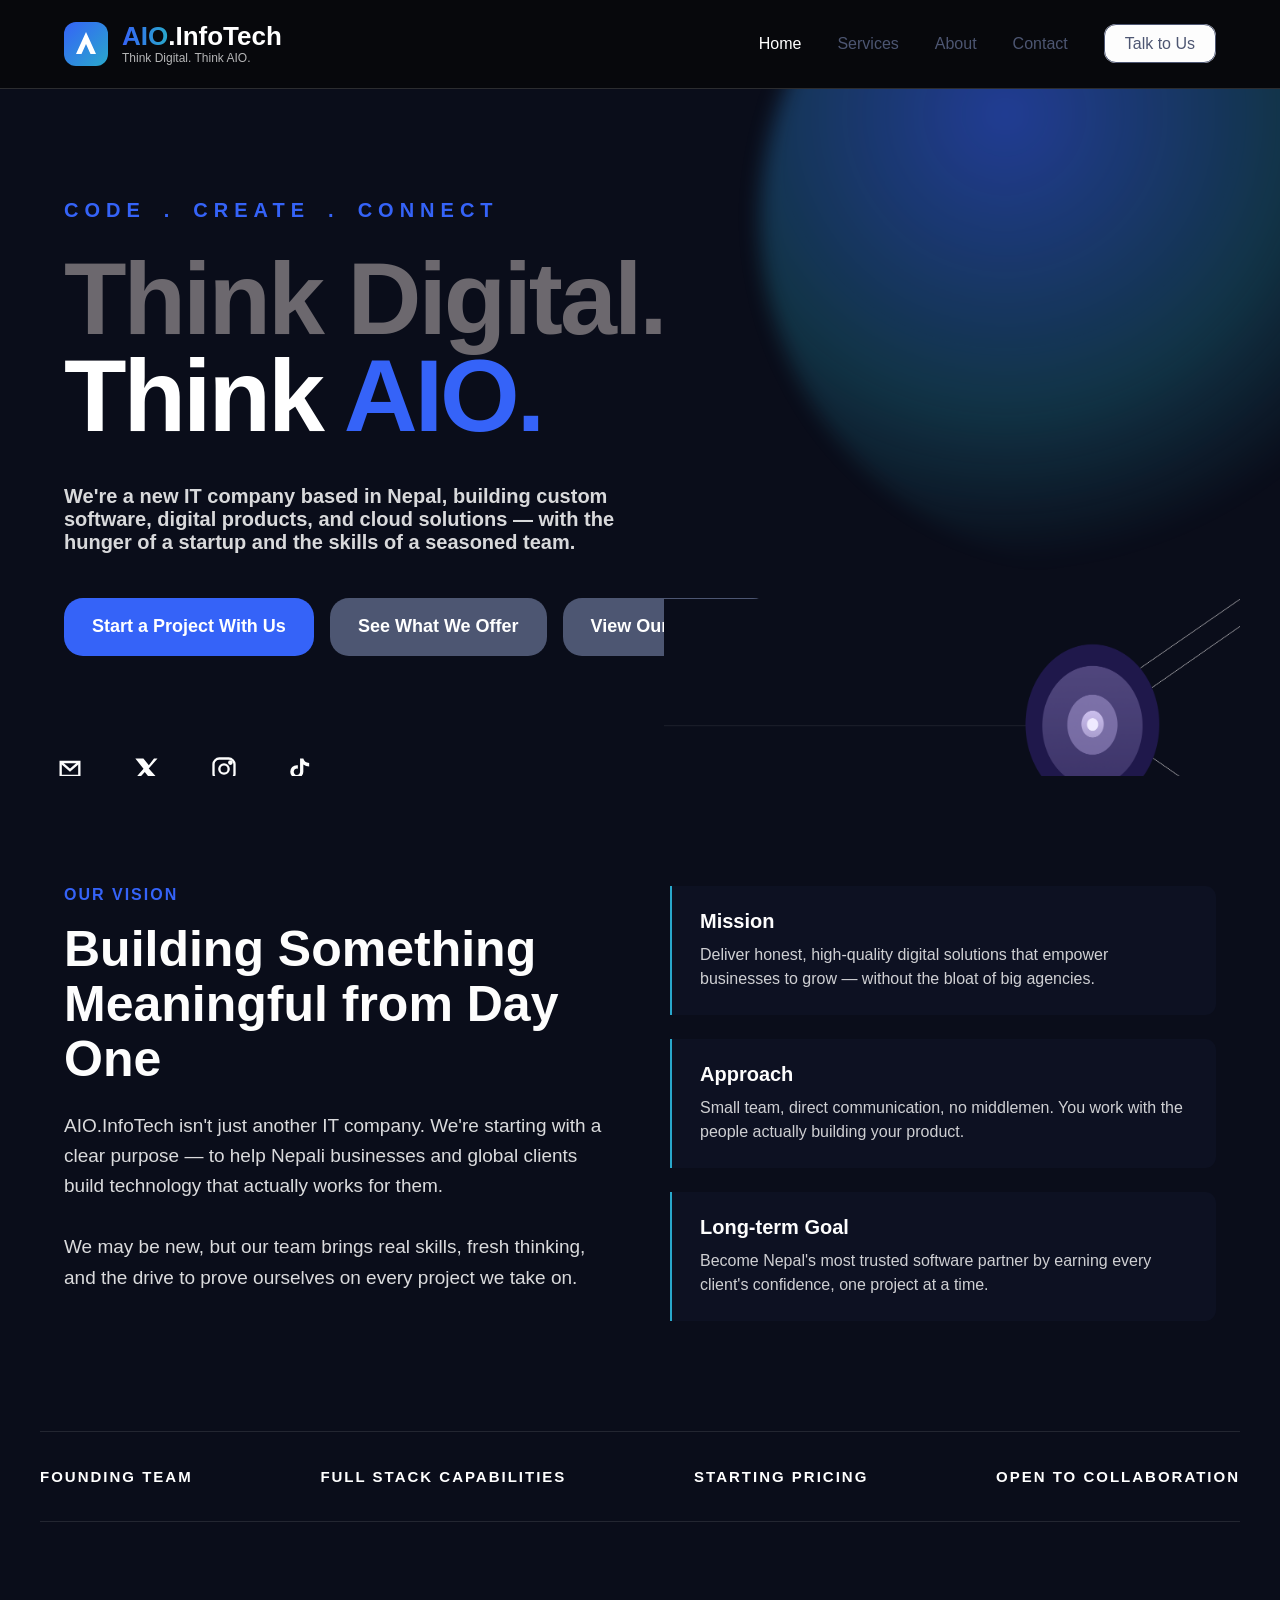
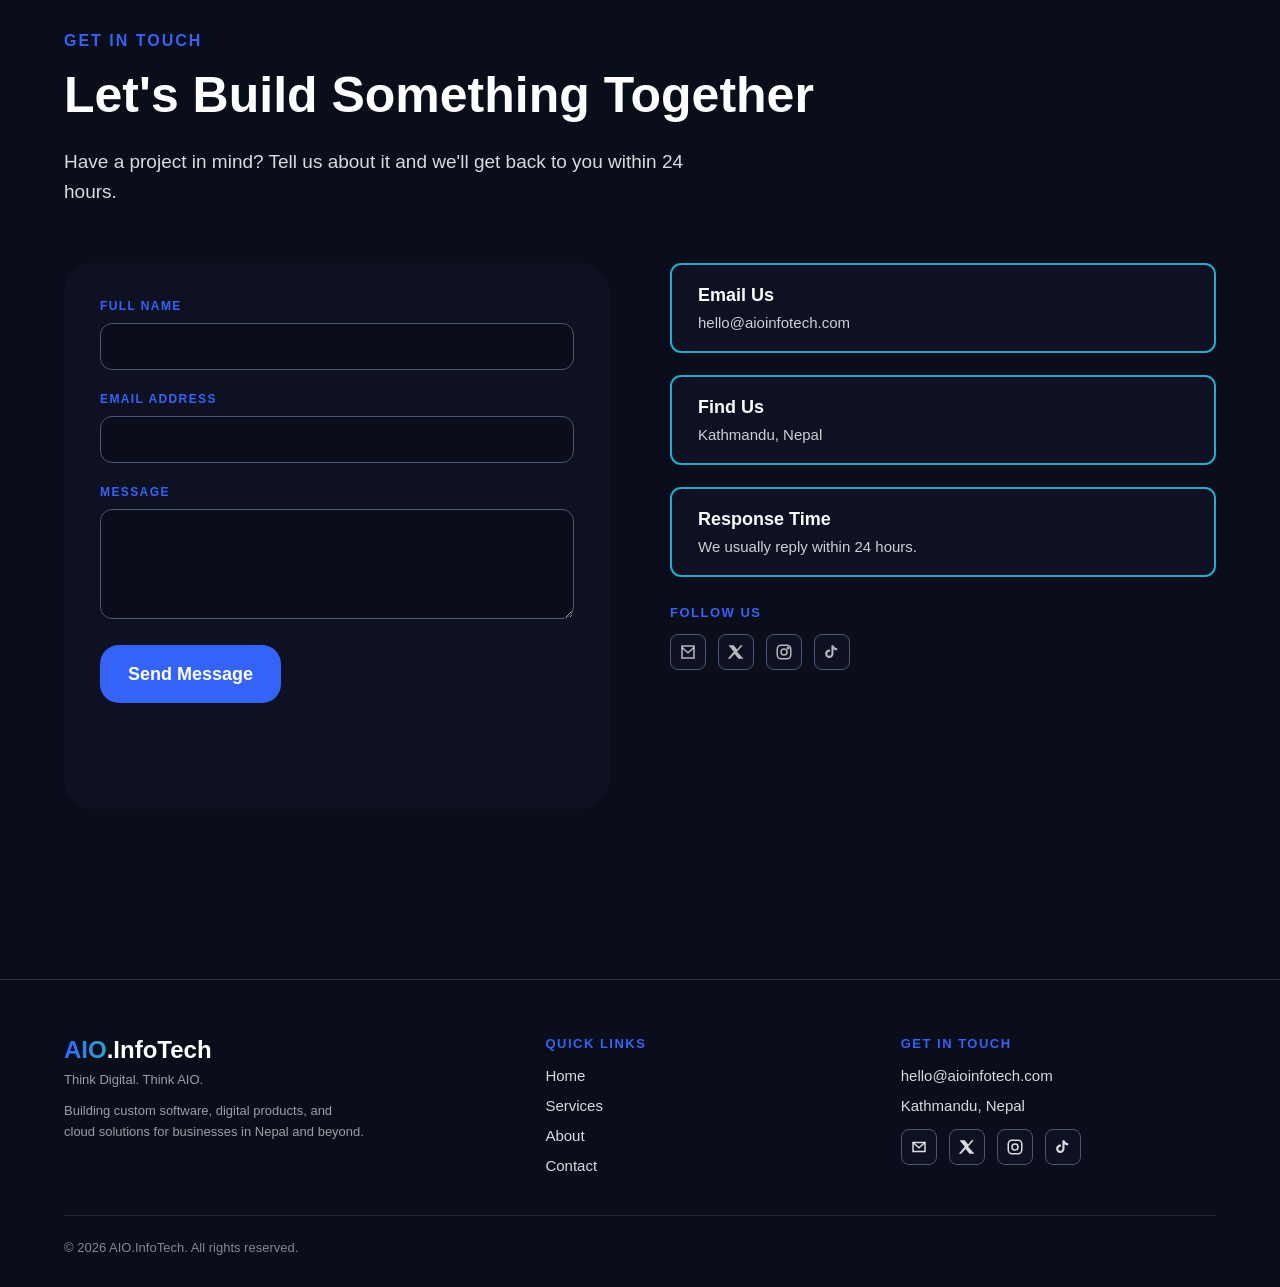
==== commit 4e46df72: "Update index.html" ====
--- a/index.html
+++ b/index.html
@@ -59,20 +59,17 @@
         <a href="services.html" class="btn btn-secondary">See What We Offer</a>
         <a href="projects.html" class="btn btn-secondary">View Our Projects</a>
       </div>
-    </div>
-  </section>
-
-  <!-- DECOR STRIP: icon row + glow graphic -->
-  <section class="decor-strip">
-    <div class="wrap">
+
+      <div class="hero-decor" aria-hidden="true">
+        <div class="orbit-decor">
+          <img src="hero-glow.png" alt="">
+        </div>
+      </div>
       <div class="social-row-lg">
         <a href="mailto:hello@aioinfotech.com" aria-label="Email"><svg viewBox="0 0 24 24" fill="none" stroke="currentColor" stroke-width="2"><path d="M4 6l8 7 8-7"/><path d="M4 6h16v12H4z"/></svg></a>
         <a href="#" aria-label="Twitter / X"><svg viewBox="0 0 24 24" fill="currentColor"><path d="M18 3h3l-7.5 8.6L22 21h-6.7l-5.2-6.4L4.2 21H1l8-9.2L2 3h6.9l4.7 5.8L18 3z"/></svg></a>
         <a href="#" aria-label="Instagram"><svg viewBox="0 0 24 24" fill="none" stroke="currentColor" stroke-width="2"><rect x="3" y="3" width="18" height="18" rx="5"/><circle cx="12" cy="12" r="4"/><circle cx="17.5" cy="6.5" r="1"/></svg></a>
         <a href="#" aria-label="TikTok"><svg viewBox="0 0 24 24" fill="currentColor"><path d="M14 3c.6 2.2 2.2 3.7 5 3.9v2.9c-1.8 0-3.4-.5-5-1.6v6.1a5.6 5.6 0 1 1-5.6-5.6c.3 0 .6 0 .9.1v3a2.7 2.7 0 1 0 1.9 2.6V3h2.8z"/></svg></a>
-      </div>
-      <div class="orbit-decor" aria-hidden="true">
-        <img src="hero-glow.png" alt="">
       </div>
     </div>
   </section>
--- a/style.css
+++ b/style.css
@@ -272,49 +272,47 @@
   color: var(--white);
 }
 
-/* ---------------------------------- Decor strip (icon row + glow, own section) ---------------------------------- */
-
-.decor-strip{
-  position: relative;
-  overflow: visible;
-  padding: 44px 0 40px;
-}
-
-.decor-strip .wrap{ position: relative; }
-
-.social-row-lg{
-  display:flex;
-  gap: 17px;
-  position: relative;
-  z-index: 2;
-}
-.social-row-lg a{
-  width: 60px; height: 60px;
-  display:flex; align-items:center; justify-content:center;
-  color: var(--white);
-  transition: opacity .15s ease;
-}
-.social-row-lg a:hover{ opacity: .7; }
-.social-row-lg svg{ width: 28px; height: 28px; }
-
-.orbit-decor{
-  position:absolute;
+/* ---------------------------------- Hero decor (icon row + glow, aligned with CTA row) ---------------------------------- */
+
+.hero .wrap{ position: relative; }
+
+.hero-decor{
+  position: absolute;
   right: 0;
-  top: -60px;
-  width: 55%;
-  max-width: 800px;
-  min-width: 420px;
-  pointer-events:none;
-  z-index: 1;
-}
+  top: 400px;
+  width: 48%;
+  max-width: 700px;
+  min-width: 380px;
+  pointer-events: none;
+}
+
 .orbit-decor img{
   width: 100%;
   height: auto;
   display: block;
 }
 
-@media (max-width: 900px){
-  .orbit-decor{ display: none; }
+.social-row-lg{
+  display:flex;
+  gap: 17px;
+  position: absolute;
+  left: 0;
+  top: 540px;
+  z-index: 2;
+  pointer-events: auto;
+}
+.social-row-lg a{
+  width: 60px; height: 60px;
+  display:flex; align-items:center; justify-content:center;
+  color: var(--white);
+  transition: opacity .15s ease;
+}
+.social-row-lg a:hover{ opacity: .7; }
+.social-row-lg svg{ width: 28px; height: 28px; }
+
+@media (max-width: 1100px){
+  .hero-decor{ display: none; }
+  .social-row-lg{ position: static; margin: 30px 0 0; }
 }
 
 /* ---------------------------------- Sections ---------------------------------- */
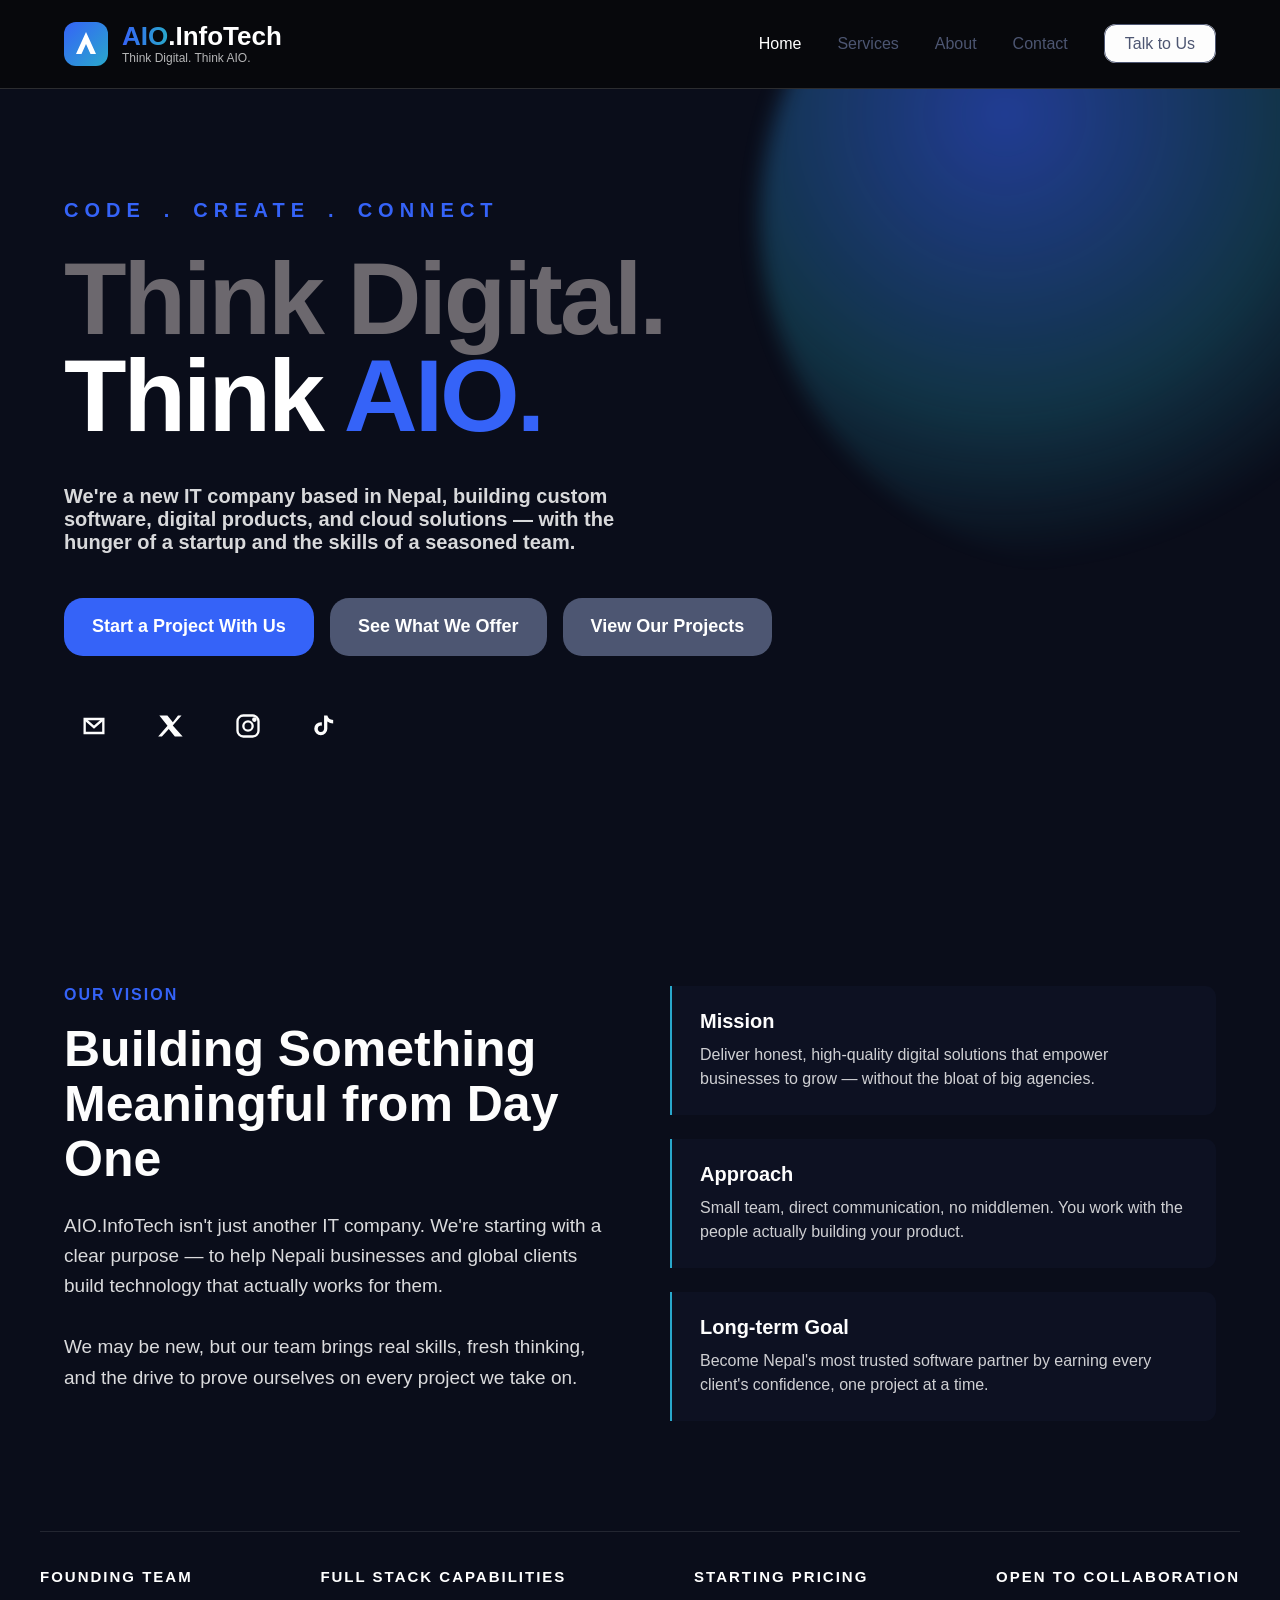
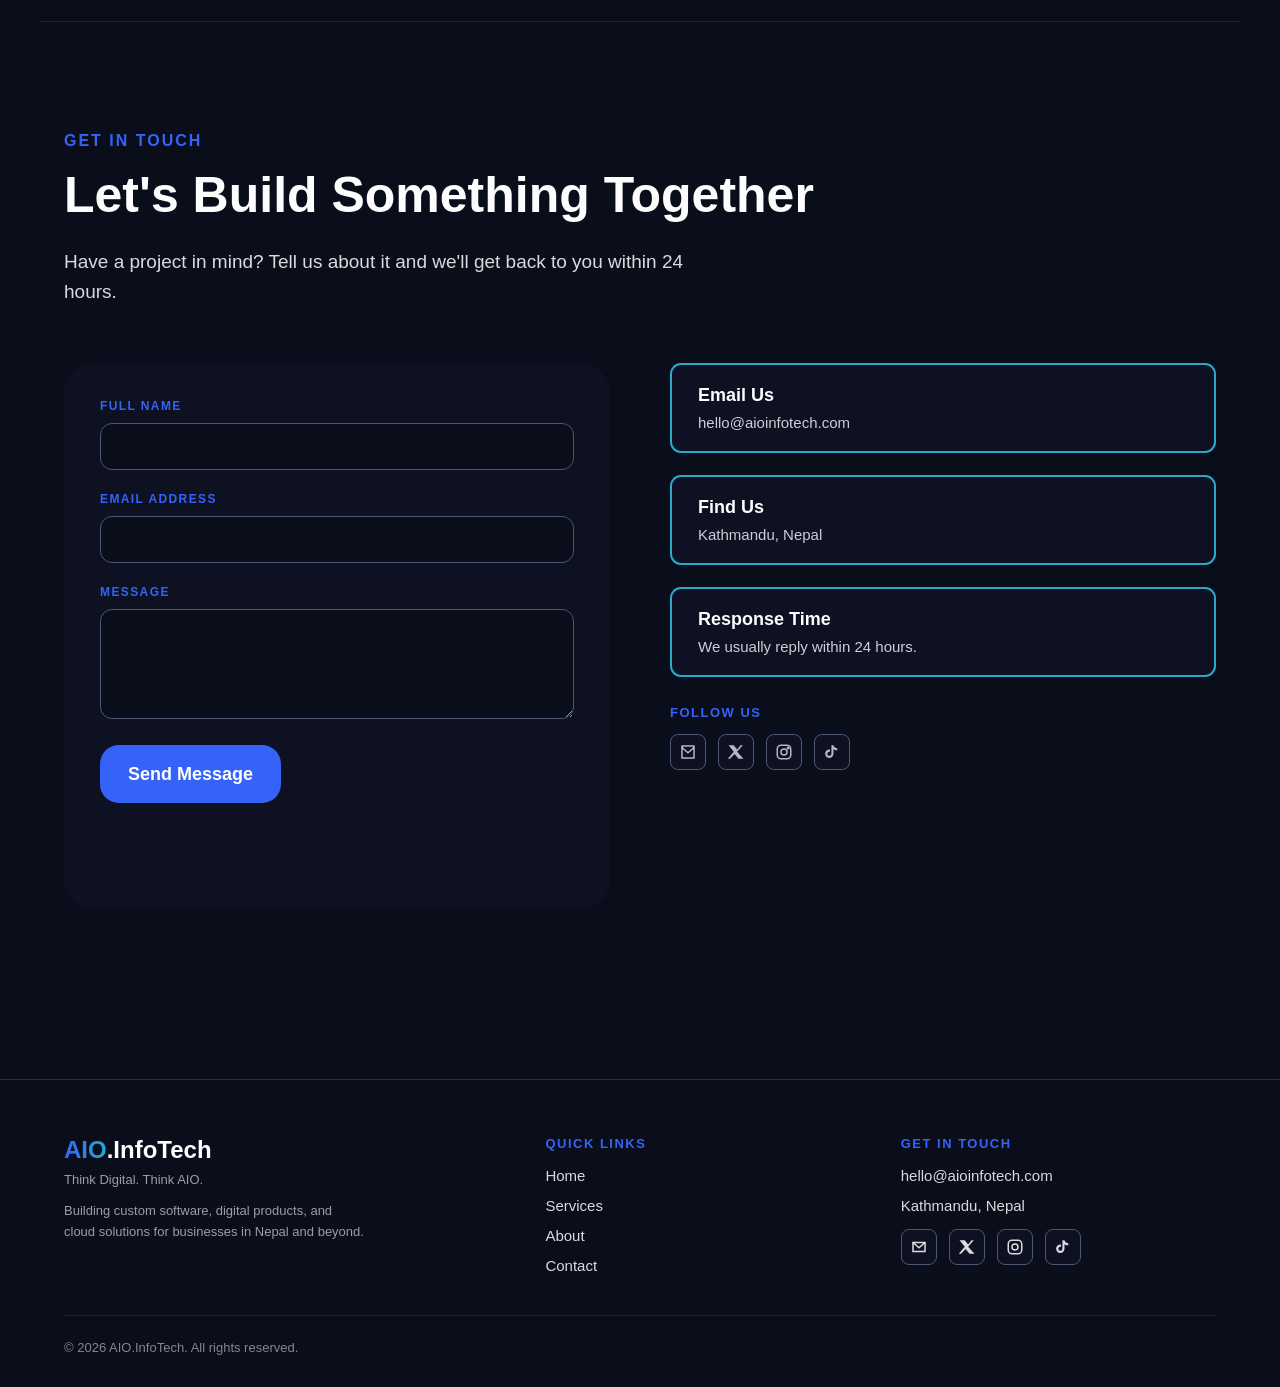
==== commit 78c3d984: "Update index.html" ====
--- a/index.html
+++ b/index.html
@@ -60,11 +60,6 @@
         <a href="projects.html" class="btn btn-secondary">View Our Projects</a>
       </div>
 
-      <div class="hero-decor" aria-hidden="true">
-        <div class="orbit-decor">
-          <img src="hero-glow.png" alt="">
-        </div>
-      </div>
       <div class="social-row-lg">
         <a href="mailto:hello@aioinfotech.com" aria-label="Email"><svg viewBox="0 0 24 24" fill="none" stroke="currentColor" stroke-width="2"><path d="M4 6l8 7 8-7"/><path d="M4 6h16v12H4z"/></svg></a>
         <a href="#" aria-label="Twitter / X"><svg viewBox="0 0 24 24" fill="currentColor"><path d="M18 3h3l-7.5 8.6L22 21h-6.7l-5.2-6.4L4.2 21H1l8-9.2L2 3h6.9l4.7 5.8L18 3z"/></svg></a>
--- a/style.css
+++ b/style.css
@@ -225,7 +225,7 @@
 .hero{
   position: relative;
   padding: 90px 0 120px;
-  overflow: hidden;
+  overflow: visible;
 }
 
 .hero-glow{
@@ -276,30 +276,10 @@
 
 .hero .wrap{ position: relative; }
 
-.hero-decor{
-  position: absolute;
-  right: 0;
-  top: 400px;
-  width: 48%;
-  max-width: 700px;
-  min-width: 380px;
-  pointer-events: none;
-}
-
-.orbit-decor img{
-  width: 100%;
-  height: auto;
-  display: block;
-}
-
 .social-row-lg{
   display:flex;
   gap: 17px;
-  position: absolute;
-  left: 0;
-  top: 540px;
-  z-index: 2;
-  pointer-events: auto;
+  margin-top: 40px;
 }
 .social-row-lg a{
   width: 60px; height: 60px;
@@ -309,11 +289,6 @@
 }
 .social-row-lg a:hover{ opacity: .7; }
 .social-row-lg svg{ width: 28px; height: 28px; }
-
-@media (max-width: 1100px){
-  .hero-decor{ display: none; }
-  .social-row-lg{ position: static; margin: 30px 0 0; }
-}
 
 /* ---------------------------------- Sections ---------------------------------- */
 
